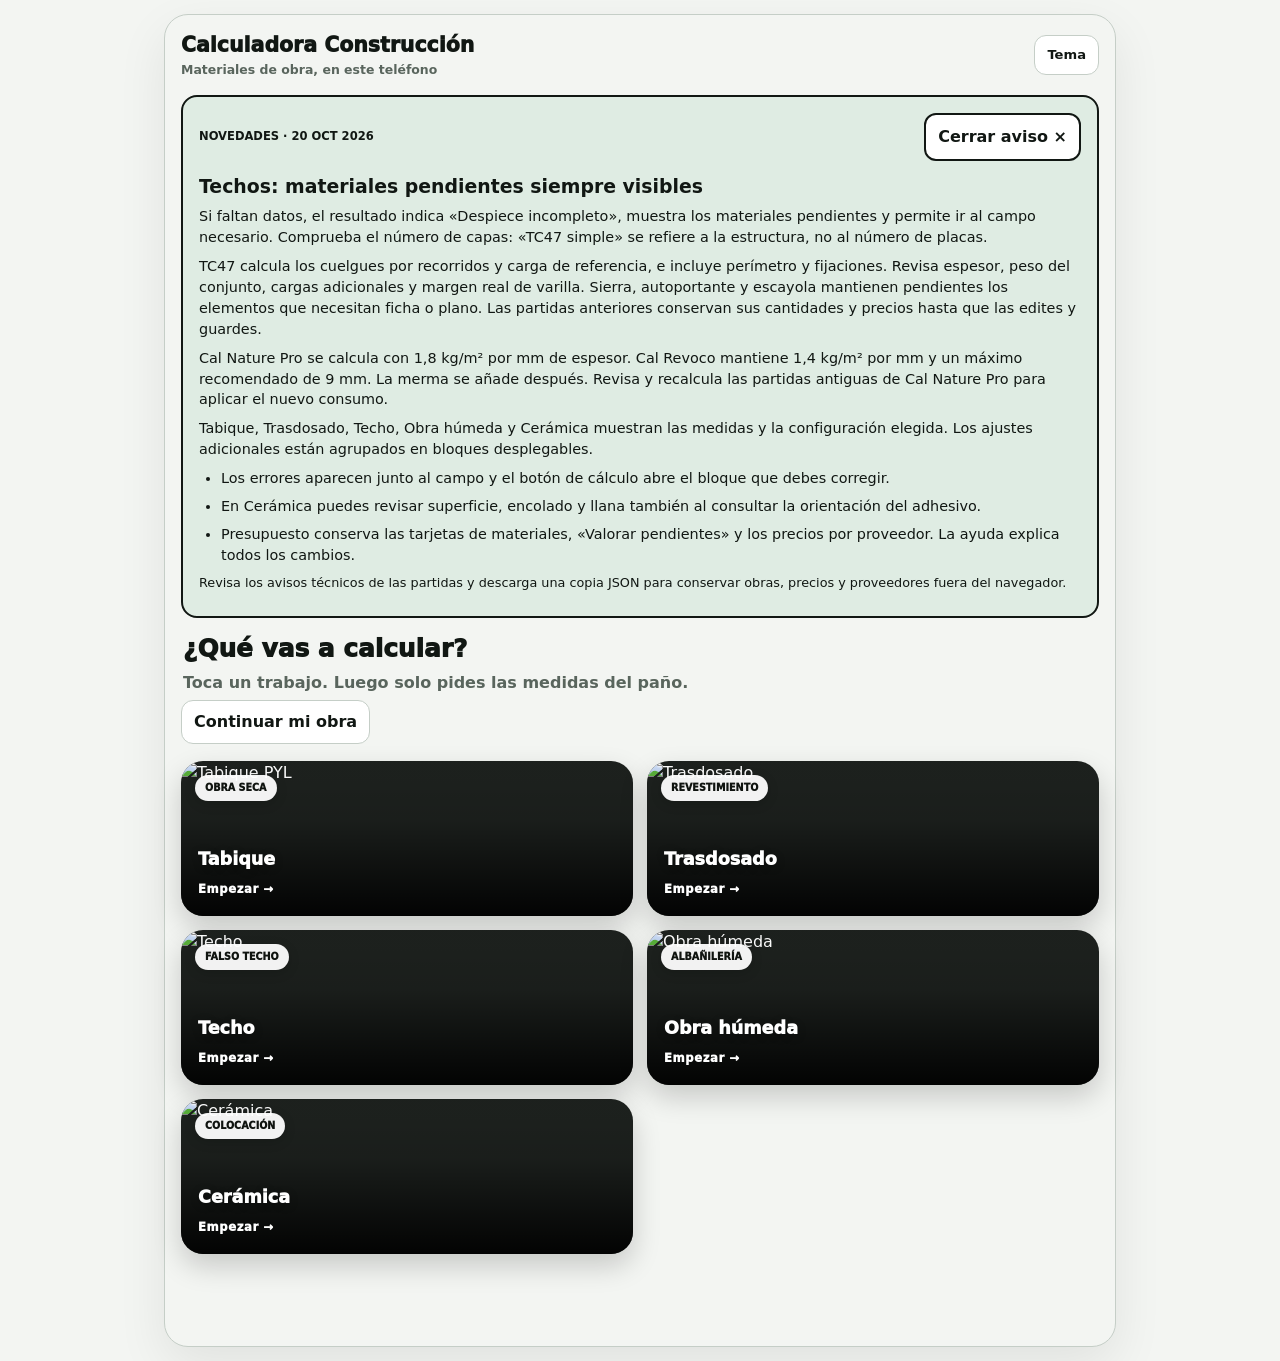
==== ui-a.html @ faedd173 "Muestra los materiales pendientes en los resultados de techo Evita que los elementos sin dimensionar" ====
<!doctype html>
<html lang="es">
<head>
  <meta charset="utf-8">
  <meta name="viewport" content="width=device-width,initial-scale=1,viewport-fit=cover">
  <meta name="theme-color" content="#285940">
  <title>Calculadora Construcción</title>
  <link rel="icon" href="logo.png">
  <link rel="manifest" href="manifest.json">
  <meta name="apple-mobile-web-app-capable" content="yes">
  <meta name="apple-mobile-web-app-title" content="Calculadora Construcción">
  <link rel="stylesheet" href="style.css?v=20261020-techos-visibles">
  <link rel="preconnect" href="https://static.wixstatic.com" crossorigin>
  <link rel="preconnect" href="https://www.gyproclatenplaatsen.be" crossorigin>
  <link rel="preconnect" href="https://images.squarespace-cdn.com" crossorigin>
  <link rel="preconnect" href="https://images.unsplash.com" crossorigin>
</head>
<body data-mode="normal">
<div class="shell"><div class="app">
  <div class="top">
    <div><div class="brand">Calculadora Construcción</div><div class="small">Materiales de obra, en este teléfono</div></div>
    <div class="topActions"><button class="btn lookBtn hidden" id="installApp" type="button">Instalar</button><button class="btn lookBtn" id="look" type="button">Tema</button></div>
  </div>
  <div class="appearance" id="appearance">
    <div class="apTitle">MODO</div>
    <div class="modes">
      <button class="mode" data-mode="normal" aria-pressed="true">Normal</button>
      <button class="mode" data-mode="dark" aria-pressed="false">Oscuro</button>
      <button class="mode" data-mode="contrast" aria-pressed="false">Alto contraste</button>
    </div>
    <div class="apTitle">COLOR</div>
    <div class="palette">
      <button class="color" data-ac="#285940|#dfece3|#fff" aria-pressed="true"><span class="sw" style="background:#285940"></span>Verde</button>
      <button class="color" data-ac="#14669e|#e7f1f8|#fff"><span class="sw" style="background:#14669e"></span>Azul</button>
      <button class="color" data-ac="#a95818|#faeee3|#fff"><span class="sw" style="background:#a95818"></span>Naranja</button>
      <button class="color" data-ac="#789d87|#edf5f0|#15251b"><span class="sw" style="background:#b7d3c1"></span>Salvia</button>
      <button class="color" data-ac="#5e98c5|#edf6fd|#102437"><span class="sw" style="background:#b8dbf5"></span>Cielo</button>
      <button class="color" data-ac="#b98b53|#faf2e8|#2b2117"><span class="sw" style="background:#efd0a9"></span>Arena</button>
    </div>
  </div>
  <section class="screen active" id="home">
    <aside class="updateNotice" id="updateNotice" aria-labelledby="updateNoticeTitle">
      <div class="updateNoticeTop"><span>NOVEDADES · 20 OCT 2026</span><button class="btn" id="closeUpdateNotice" type="button">Cerrar aviso <span aria-hidden="true">×</span></button></div>
      <h2 id="updateNoticeTitle">Techos: materiales pendientes siempre visibles</h2>
      <p>Si faltan datos, el resultado indica «Despiece incompleto», muestra los materiales pendientes y permite ir al campo necesario. Comprueba el número de capas: «TC47 simple» se refiere a la estructura, no al número de placas.</p><p>TC47 calcula los cuelgues por recorridos y carga de referencia, e incluye perímetro y fijaciones. Revisa espesor, peso del conjunto, cargas adicionales y margen real de varilla. Sierra, autoportante y escayola mantienen pendientes los elementos que necesitan ficha o plano. Las partidas anteriores conservan sus cantidades y precios hasta que las edites y guardes.</p><p>Cal Nature Pro se calcula con 1,8 kg/m² por mm de espesor. Cal Revoco mantiene 1,4 kg/m² por mm y un máximo recomendado de 9 mm. La merma se añade después. Revisa y recalcula las partidas antiguas de Cal Nature Pro para aplicar el nuevo consumo.</p>
      <p>Tabique, Trasdosado, Techo, Obra húmeda y Cerámica muestran las medidas y la configuración elegida. Los ajustes adicionales están agrupados en bloques desplegables.</p>
      <ul><li>Los errores aparecen junto al campo y el botón de cálculo abre el bloque que debes corregir.</li><li>En Cerámica puedes revisar superficie, encolado y llana también al consultar la orientación del adhesivo.</li><li>Presupuesto conserva las tarjetas de materiales, «Valorar pendientes» y los precios por proveedor. La ayuda explica todos los cambios.</li></ul>
      <p class="updateNoticeNote">Revisa los avisos técnicos de las partidas y descarga una copia JSON para conservar obras, precios y proveedores fuera del navegador.</p>
    </aside>
    <div class="hero"><h2>¿Qué vas a calcular?</h2><p>Toca un trabajo. Luego solo pides las medidas del paño.</p></div>
    <button class="btn" data-nav="work" type="button">Continuar mi obra</button><div class="tiles">
      <button class="tile" data-open="wall" type="button"><img class="tilePhoto" width="800" height="537" sizes="(max-width:520px) 100vw, 50vw" fetchpriority="high" decoding="async" src="https://static.wixstatic.com/media/420f35_b3381aea7c84499998f30581f62d5cd7~mv2.png/v1/fill/w_800,h_537,al_c,q_75/420f35_b3381aea7c84499998f30581f62d5cd7~mv2.png" alt="Tabique PYL"><span class="tileShade"></span><span class="tileTop">OBRA SECA</span><span class="tileText"><strong>Tabique</strong><small>Estructura metálica y placas de yeso laminado.</small><span class="arrow">Empezar →</span></span></button>
      <button class="tile" data-open="lining" type="button"><img class="tilePhoto" width="800" height="532" sizes="(max-width:520px) 100vw, 50vw" fetchpriority="high" decoding="async" src="https://www.gyproclatenplaatsen.be/sites/89/images/kamerbrede-gipskarton.jpg" alt="Trasdosado"><span class="tileShade"></span><span class="tileTop">REVESTIMIENTO</span><span class="tileText"><strong>Trasdosado</strong><small>Directo, semidirecto o autoportante.</small><span class="arrow">Empezar →</span></span></button>
      <button class="tile" data-open="roof" type="button"><img class="tilePhoto" width="800" height="533" sizes="(max-width:520px) 100vw, 50vw" loading="lazy" decoding="async" src="https://images.squarespace-cdn.com/content/v1/688cd53107e36267f90172f3/1754060088863-WS71FRXOAHONWJFSGGA3/Commercial%2BDrywall%2BSan%20Francisco.webp?format=750w" alt="Techo"><span class="tileShade"></span><span class="tileTop">FALSO TECHO</span><span class="tileText"><strong>Techo</strong><small>Perfilería, suspensión, varillas y placas.</small><span class="arrow">Empezar →</span></span></button>
      <button class="tile" data-open="wet" type="button"><img class="tilePhoto" width="600" height="439" sizes="(max-width:520px) 100vw, 50vw" loading="lazy" decoding="async" src="https://static.wixstatic.com/media/eb1c04_5bc2f9ab534a45d69f719a63cb656a0f~mv2.jpg/v1/fill/w_600,h_439,al_c,lg_1,q_75/eb1c04_5bc2f9ab534a45d69f719a63cb656a0f~mv2.jpg" alt="Obra húmeda"><span class="tileShade"></span><span class="tileTop">ALBAÑILERÍA</span><span class="tileText"><strong>Obra húmeda</strong><small>Ladrillos, bloques, revestimientos y puentes de unión.</small><span class="arrow">Empezar →</span></span></button>
      <button class="tile" data-open="ceramic" type="button"><img class="tilePhoto" width="800" height="533" sizes="(max-width:520px) 100vw, 50vw" loading="lazy" decoding="async" src="https://images.unsplash.com/photo-1581858726788-75bc0f6a952d?auto=format&fit=crop&w=800&q=70" alt="Cerámica"><span class="tileShade"></span><span class="tileTop">COLOCACIÓN</span><span class="tileText"><strong>Cerámica</strong><small>Nivelación y selección orientativa de cemento cola.</small><span class="arrow">Empezar →</span></span></button>
    </div>
  </section>
  <section class="screen" id="wall">
    <div class="backWrap"><button class="back" data-home type="button"><span class="backIcon">←</span><span>Volver</span></button></div>
    <div class="sectionTitle">Tabique</div><p class="lead">Introduce las medidas, elige una configuración y revisa los materiales.</p>
    <div class="mountPreview"><button class="btn mountToggle" type="button" aria-expanded="false" aria-controls="wallSketch" data-mount="wallSketch">Ver montaje · Tabique</button><div class="systemSketch" id="wallSketch" hidden></div></div>
    <div class="famBanner slim"><span class="famName">Tabique PYL</span><span class="famSub">Dos caras · UNE 102043</span></div>
    <form id="wallForm" novalidate>
      <div class="panel easyBlock">
        <div class="easyTitle">1 · Medidas del tabique</div>
        <div class="grid">
          <label>Largo (m)<input id="wL" value="4" inputmode="decimal" enterkeyhint="next" aria-describedby="wallMeasureHelp wLError"><span id="wLError" class="fieldError" hidden></span></label>
          <label>Alto (m)<input id="wH" value="2.5" inputmode="decimal" enterkeyhint="done" aria-describedby="wallMeasureHelp wHError"><span id="wHError" class="fieldError" hidden></span></label>
        </div>
        <p id="wallMeasureHelp" class="small">Medidas en metros. Puedes escribir 2,60 o 2.60.</p>
        <p id="wallMeasureSummary" class="measureSummary"></p>
      </div>
      <div class="panel easyBlock">
        <div class="easyTitle">2 · Configuración</div>
        <div class="presetBar" aria-label="Plantillas de tabique"><button type="button" class="preset" data-wall-preset="vivienda" aria-pressed="false">Estándar 1+1</button><button type="button" class="preset" data-wall-preset="bano" aria-pressed="false">Hidrófuga 1+1 · 400 mm</button><button type="button" class="preset" data-wall-preset="doble" aria-pressed="false">Doble placa 2+2</button></div>
        <p class="small">1+1 significa una placa en cada cara. Las plantillas no acreditan prestaciones del sistema.</p>
        <div class="configurationSummary"><b>Configuración elegida</b><p id="wallSystemSummary"></p></div>
        <details class="progressiveBox" id="wallSystemOptions"><summary>Modificar placas, estructura y aislamiento</summary>
        <div class="grid">
          <label>Placas cara 1<select id="wA"><option value="1" selected>1 placa</option><option value="2">2 placas</option></select></label>
          <label>Placas cara 2<select id="wB"><option value="1">1 placa</option><option value="2">2 placas</option></select></label>
          <label>Montante<select id="wP"><option value="48">M48</option><option value="70" selected>M70</option><option value="90">M90</option></select></label>
          <label>Separación entre montantes<select id="wS"><option value=".4">400 mm</option><option value=".6" selected>600 mm</option></select></label>
          <label>Espesor placa<select id="wBoardThick"><option value="12.5">12,5 mm</option><option value="15" selected>15 mm</option><option value="18">18 mm</option></select></label>
          <label>Lana mineral<select id="wWool"><option value="1" selected>Sí</option><option value="0">No</option></select></label>
          <label>Lámina acústica entre placas<select id="wMembrane" aria-describedby="wMembraneHint"><option value="none">Sin lámina</option><option value="1">Cara 1</option><option value="2">Cara 2</option><option value="both">Ambas caras</option></select></label>
          <label id="wMembraneWasteWrap" class="hidden">Merma de lámina (%)<input id="wMembraneWaste" value="0" inputmode="decimal" aria-describedby="wMembraneHint wMembraneWasteError"><span id="wMembraneWasteError" class="fieldError" hidden></span></label>
          <label>Tipo de placa<select id="wBoardType"><option value="normal" selected>Estándar BA</option><option value="hidro">Hidrófuga H</option><option value="rf">RF / F</option><option value="dura">Alta dureza I</option></select></label>
        </div>
        <div class="info" id="wMembraneHint" aria-live="polite">Selecciona dos placas en una cara para colocar lámina entre ellas.</div>
        </details>
      </div>
      <details class="moreBox" id="wallOpeningsOptions">
        <summary>Huecos y aristas <span id="wallOpeningsSummary" class="summaryValue"></span></summary>
        <div class="grid">
          <label>Número de puertas<input id="wDoors" value="0" inputmode="numeric" aria-describedby="wWoolHint wDoorsError"><span id="wDoorsError" class="fieldError" hidden></span></label>
          <label>Número de ventanas<input id="wWins" value="0" inputmode="numeric" aria-describedby="wWoolHint wWinsError"><span id="wWinsError" class="fieldError" hidden></span></label>
          <label>Aristas expuestas para guardavivos (m)<input id="wEdges" value="0" inputmode="decimal" aria-describedby="wEdgesError"><small>Mide únicamente las aristas que necesitan protección.</small><span id="wEdgesError" class="fieldError" hidden></span></label>
        </div>
        <div class="info" id="wWoolHint">Puerta tipo 0,80 × 2,10. Ventana 1,20 × 1,20. Restan placa y lana, no la estructura.</div>
        <p id="wallOpeningsError" class="fieldError" hidden></p>
      </details>
      <details class="moreBox" id="wallLaborOptions"><summary>Mano de obra <span id="wallLaborSummary" class="summaryValue"></span></summary><label>Precio de montaje (€/m² sin IVA)<input id="wLabor" value="0" inputmode="decimal" placeholder="Tu precio" aria-describedby="wLaborHelp wLaborError"><small id="wLaborHelp">Se aplica a la superficie neta del tabique. Con 0 no se añade mano de obra.</small><span id="wLaborError" class="fieldError" hidden></span></label></details>
      <p id="wallHeightNotice" class="info" role="status"></p>
      <div class="formActionBar"><button class="calc" type="submit">Ver materiales del tabique</button></div>
    </form><div class="result" id="wallResult"></div>
  </section>
  <section class="screen" id="lining">
    <div class="backWrap"><button class="back" data-home type="button"><span class="backIcon">←</span><span>Volver</span></button></div>
    <div class="sectionTitle">Trasdosado</div><p class="lead">Elige cómo va fijado. Luego largo y alto.</p>
    <div class="mountPreview"><button class="btn mountToggle" type="button" aria-expanded="false" aria-controls="liningSketch" data-mount="liningSketch">Ver montaje · Trasdosado</button><div class="systemSketch" id="liningSketch" hidden></div></div>
    <div class="famBanner slim" id="liningFamNow"><span class="famName">Trasdosado autoportante</span><span class="famSub">Canal + montante · cámara para lana</span></div>
    <div class="sysFamBar" id="liningFamBar" role="tablist">
      <button type="button" class="sysFam" data-lining-type="direct" aria-pressed="false">Directo</button>
      <button type="button" class="sysFam" data-lining-type="semi" aria-pressed="false">Semidirecto</button>
      <button type="button" class="sysFam active" data-lining-type="auto" aria-pressed="true">Autoportante</button>
    </div>
    
    <form id="liningForm" class="progressiveForm" novalidate><label class="hidden">Sistema<select id="lType"><option value="direct">Directo</option><option value="semi">Semidirecto</option><option value="auto" selected>Autoportante</option></select></label><div class="panel easyBlock"><div class="easyTitle">1 · Medidas</div><div class="grid"><label>Largo (m)<input id="lL" value="4" inputmode="decimal" aria-describedby="lLError" enterkeyhint="next"><span class="fieldError" id="lLError" hidden></span></label><label>Alto (m)<input id="lH" value="2.5" inputmode="decimal" aria-describedby="lHError" enterkeyhint="next"><span class="fieldError" id="lHError" hidden></span></label></div><p class="small">Metros, con coma o punto decimal.</p><p id="liningMeasureSummary" class="measureSummary"></p></div><div class="panel easyBlock"><div class="easyTitle">2 · Configuración</div><div class="configurationSummary"><b>Configuración elegida</b><p id="liningSystemSummary"></p></div><label id="lPasteRateWrap" class="hidden">Pasta de agarre (kg/m²)<input id="lPasteRate" value="5" inputmode="decimal" aria-describedby="lPasteRateError" enterkeyhint="next"><span class="fieldError" id="lPasteRateError" hidden></span><small>Referencia aproximada: 5 kg/m². Ajustar según producto y soporte.</small></label><details class="moreBox" id="liningSystemOptions"><summary>Modificar placas, estructura y aislamiento</summary><div class="grid"><label id="lLayersWrap">Placas<select id="lLayers"><option value="1">1 placa</option><option value="2" selected>2 placas</option></select></label><label id="lSpacingWrap">Separación<select id="lS"><option value=".4">400 mm</option><option value=".6" selected>600 mm</option></select></label><label id="lProfileWrap">Perfil<select id="lP"><option value="48">48 mm</option><option value="70" selected>70 mm</option><option value="90">90 mm</option></select></label><label>Espesor placa<select id="lBoardThick"><option value="12.5">12,5 mm</option><option value="15" selected>15 mm</option><option value="18">18 mm</option></select></label><label>Tipo de placa<select id="lBoardType"><option value="normal" selected>Estándar BA</option><option value="hidro">Hidrófuga H</option><option value="rf">RF / F</option><option value="dura">Alta dureza I</option></select></label><label id="lWoolWrap">Lana mineral<select id="lWool"><option value="1" selected>Sí</option><option value="0">No</option></select></label><label>Lámina acústica entre placas<select id="lMembrane" aria-describedby="lMembraneHint"><option value="0">Sin lámina</option><option value="1">Con lámina</option></select></label><label id="lMembraneWasteWrap" class="hidden">Merma de lámina (%)<input id="lMembraneWaste" value="0" inputmode="decimal" aria-describedby="lMembraneHint lMembraneWasteError" enterkeyhint="next"><span class="fieldError" id="lMembraneWasteError" hidden></span></label></div><div class="info" id="lMembraneHint" aria-live="polite">Disponible con doble placa PYL.</div></details></div><details class="moreBox" id="liningOpeningsOptions"><summary>Huecos, aristas y merma <span id="liningOpeningsSummary" class="summaryValue"></span></summary><div class="grid"><label>Puertas<input id="lDoors" value="0" inputmode="numeric" aria-describedby="lDoorsError" enterkeyhint="next"><span class="fieldError" id="lDoorsError" hidden></span></label><label>Ventanas<input id="lWins" value="0" inputmode="numeric" aria-describedby="lWinsError" enterkeyhint="next"><span class="fieldError" id="lWinsError" hidden></span></label><label>Aristas expuestas para guardavivos (m)<input id="lEdges" value="0" inputmode="decimal" aria-describedby="lEdgesError" enterkeyhint="next"><span class="fieldError" id="lEdgesError" hidden></span><small>Mide únicamente las aristas que necesitan protección.</small></label><label>Merma placas / pasta<select id="lWaste"><option value="0">0 %</option><option value="5">5 %</option><option value="8" selected>8 %</option><option value="10">10 %</option><option value="12">12 %</option><option value="15">15 %</option></select></label></div><p id="lWoolHint" class="small">Puerta tipo 0,80 × 2,10 m y ventana 1,20 × 1,20 m. Descuentan placa y acabado; comprueba sus medidas reales.</p></details><details class="moreBox" id="liningLaborOptions"><summary>Mano de obra <span id="liningLaborSummary" class="summaryValue"></span></summary><label>Mano de obra (€/m²)<input id="lLabor" value="0" inputmode="decimal" placeholder="Tu precio" aria-describedby="lLaborError" enterkeyhint="next"><span class="fieldError" id="lLaborError" hidden></span></label></details><p id="liningTechnicalNotice" class="info" role="status"></p><div class="formActionBar"><button class="calc" type="submit">Ver materiales del trasdosado</button></div></form><div class="result" id="liningResult"></div>
  </section>
---- style.css ----
:root{--bg:#f3f5f2;--card:#fff;--soft:#edf1ee;--text:#111713;--muted:#59655d;--line:#c5cec7;--accent:#285940;--accent2:#183d2a;--accentSoft:#dfece3;--on:#fff}
.updateNotice{margin-top:16px;padding:16px;border:2px solid var(--text);border-radius:16px;background:var(--accentSoft);color:var(--text)}
.updateNotice[hidden]{display:none}
.updateNoticeTop{display:flex;align-items:center;justify-content:space-between;gap:10px;flex-wrap:wrap}
.updateNoticeTop>span{font-size:.72rem;font-weight:900}
.updateNoticeTop .btn{min-height:48px;flex-shrink:0;border:2px solid var(--text)}
.updateNoticeTop .btn:focus-visible{outline:3px solid var(--text);outline-offset:3px}
.updateNotice h2{font-size:1.18rem;line-height:1.25;margin:14px 0 8px}
.updateNotice p,.updateNotice ul{font-size:.9rem;margin:8px 0}
.updateNotice ul{padding-left:22px}.updateNotice li{margin:7px 0}
.updateNotice .updateNoticeNote{font-size:.8rem}
@media print{.updateNotice{display:none}}
*{box-sizing:border-box}
body{margin:0;background:var(--bg);color:var(--text);font:16px/1.45 system-ui,-apple-system,Segoe UI,Roboto,Arial,sans-serif}
body[data-mode="dark"]{--bg:#111512;--card:#1f2521;--soft:#2a302c;--text:#f7f8f7;--muted:#d0d6d2;--line:#606a63;--accentSoft:#26392e}
body[data-mode="contrast"]{--bg:#000;--card:#000;--soft:#111;--text:#fff;--muted:#fff;--line:#fff;--accent:#ffe600;--accent2:#ffe600;--accentSoft:#111;--on:#000}
button,input,select{font:inherit}button{cursor:pointer}
.shell{max-width:980px;margin:0 auto;padding:14px}
.app{background:var(--bg);border:1px solid var(--line);border-radius:24px;padding:16px;box-shadow:0 18px 50px rgba(0,0,0,.08)}
.top{display:flex;justify-content:space-between;align-items:center;gap:12px}.brand{font-size:1.28rem;font-weight:950}.small{font-size:.78rem;color:var(--muted);font-weight:650}
.btn{min-height:44px;border:1.5px solid var(--line);border-radius:12px;background:var(--card);color:var(--text);padding:9px 12px;font-weight:850}
.appearance{display:none;margin-top:10px;background:var(--card);border:1.5px solid var(--line);border-radius:16px;padding:12px}.appearance.open{display:block}
.apTitle{font-size:.68rem;font-weight:950;letter-spacing:.08em;color:var(--muted);margin:12px 0 8px}.modes,.palette{display:grid;grid-template-columns:repeat(3,minmax(0,1fr));gap:7px}
.mode,.color{min-height:44px;border:1.5px solid var(--line);border-radius:11px;background:var(--soft);color:var(--text);font-weight:900}.mode[aria-pressed="true"],.color[aria-pressed="true"]{border-color:var(--accent);background:var(--accentSoft);color:var(--accent)}
.color{display:flex;align-items:center;gap:6px;padding:7px;text-align:left;font-size:.7rem;background:var(--card)}.sw{width:20px;height:20px;border-radius:6px;border:1px solid rgba(0,0,0,.15);flex:none}
.screen{display:none}.screen.active{display:block}.hero{padding:25px 2px 7px}.hero h2{margin:0;font-size:1.72rem;line-height:1.04;font-weight:950}.hero p{margin:.55rem 0 0;color:var(--muted);font-weight:600}
.tiles{display:grid;grid-template-columns:repeat(2,minmax(0,1fr));gap:14px;margin-top:17px}
.tile{height:285px;border:0;border-radius:22px;overflow:hidden;position:relative;padding:0;text-align:left;color:#fff;background:#1d211e;box-shadow:0 12px 28px rgba(0,0,0,.18)}
.tile:focus-visible{outline:4px solid var(--accent);outline-offset:3px}.tilePhoto{position:absolute;inset:0;width:100%;height:100%;object-fit:cover;display:block}
.tileShade{position:absolute;inset:0;background:linear-gradient(180deg,rgba(0,0,0,.02) 10%,rgba(0,0,0,.10) 38%,rgba(0,0,0,.9) 100%)}.tileTop{position:absolute;top:14px;left:14px;background:rgba(255,255,255,.94);color:#101410;border-radius:999px;padding:6px 10px;font-size:.67rem;font-weight:950;box-shadow:0 3px 12px rgba(0,0,0,.16)}
.tileText{position:absolute;left:17px;right:17px;bottom:17px;z-index:2}.tileText strong{display:block;font-size:1.42rem;line-height:1;font-weight:950;text-shadow:0 2px 8px rgba(0,0,0,.3)}.tileText small{display:block;margin-top:7px;font-size:.78rem;line-height:1.38;color:#f8faf8;font-weight:650}.arrow{display:inline-flex;align-items:center;gap:7px;margin-top:12px;font-size:.73rem;font-weight:950;letter-spacing:.05em}
.backWrap{margin:12px 0 17px}.back{display:inline-flex;align-items:center;gap:10px;min-height:50px;border:2px solid var(--accent);border-radius:14px;background:var(--accentSoft);color:var(--accent);padding:9px 15px;font-weight:950;box-shadow:0 5px 14px rgba(0,0,0,.08)}.backIcon{display:grid;place-items:center;width:30px;height:30px;border-radius:9px;background:var(--accent);color:var(--on);font-size:1.16rem}
.sectionTitle{font-size:1.45rem;font-weight:950}.lead{margin:0 0 11px;color:var(--muted);font-size:.84rem;font-weight:600}
.panel{background:var(--card);border:1.5px solid var(--line);border-radius:17px;padding:13px;margin-top:10px}.grid{display:grid;grid-template-columns:repeat(2,minmax(0,1fr));gap:9px}
label{display:block;font-size:.77rem;font-weight:900}input,select{width:100%;min-height:47px;margin-top:5px;padding:9px 10px;border:1.5px solid var(--line);border-radius:11px;background:var(--soft);color:var(--text);font-weight:700}
.calc{width:100%;min-height:51px;margin-top:12px;border:0;border-radius:12px;background:linear-gradient(135deg,var(--accent),var(--accent2));color:var(--on);font-weight:950;box-shadow:0 7px 17px rgba(0,0,0,.13)}
.result{margin-top:14px;background:var(--card);border:2px solid var(--accent);border-radius:18px;overflow:hidden}.resultHead{padding:14px;background:var(--accentSoft);border-bottom:1px solid var(--accent)}.eyebrow{font-size:.67rem;font-weight:950;letter-spacing:.09em;color:var(--accent)}.resultTitle{font-size:1.16rem;font-weight:950;margin-top:3px}.resultMeta{font-size:.75rem;color:var(--muted);font-weight:700;margin-top:4px}.groupHead{padding:9px 12px;background:var(--soft);font-size:.68rem;font-weight:950;letter-spacing:.07em;color:var(--accent)}
.row{display:grid;grid-template-columns:minmax(0,1.45fr) minmax(90px,.55fr);gap:8px;padding:11px 12px;border-top:1px solid var(--line)}.rowName{font-size:.83rem;font-weight:900}.rowVal{text-align:right;font-size:.94rem;font-weight:950;color:var(--accent)}.rowDetail{grid-column:1/-1;color:var(--muted);font-size:.71rem;line-height:1.45;margin-top:-3px;font-weight:650}.actions{display:flex;gap:8px;padding:12px}.actions .btn{flex:1}
.catgrid{display:grid;grid-template-columns:repeat(2,minmax(0,1fr));gap:7px}.cat{min-height:48px;border:1.5px solid var(--line);border-radius:11px;background:var(--card);color:var(--text);font-weight:900}.cat.active{background:var(--accentSoft);border-color:var(--accent);color:var(--accent)}
.productCard{display:grid;grid-template-columns:150px 1fr;gap:14px;margin-top:12px;background:linear-gradient(145deg,var(--card),var(--soft));border:1.5px solid var(--line);border-radius:18px;padding:12px;align-items:center}.productImgWrap{height:145px;border-radius:14px;background:#fff;display:flex;align-items:center;justify-content:center;overflow:hidden;border:1px solid #e6e6e6;position:relative}.productImg{width:100%;height:100%;object-fit:contain;padding:8px}.sourceTag{position:absolute;left:7px;bottom:7px;border-radius:999px;background:rgba(0,0,0,.76);color:#fff;padding:4px 7px;font-size:.58rem;font-weight:900}
.productName{font-size:1rem;font-weight:950;line-height:1.2}.productSpec{margin-top:6px;color:var(--muted);font-size:.73rem;line-height:1.45;font-weight:650}.chips{display:flex;gap:5px;flex-wrap:wrap;margin-top:7px}.chip{padding:5px 7px;border-radius:999px;background:var(--accentSoft);color:var(--accent);font-size:.65rem;font-weight:900}.sourceLink{display:inline-block;margin-top:8px;color:var(--accent);font-size:.72rem;font-weight:950;text-decoration:none}
.info{margin-top:10px;padding:10px;border-left:4px solid var(--accent);border-radius:8px;background:var(--soft);font-size:.73rem;color:var(--muted);line-height:1.45}.nav{position:fixed;left:50%;bottom:max(8px,env(safe-area-inset-bottom));transform:translateX(-50%);width:min(calc(100% - 16px),760px);display:grid;grid-template-columns:repeat(4,minmax(0,1fr));gap:6px;margin:0;padding:7px;border:1.5px solid var(--line);border-radius:18px;background:color-mix(in srgb,var(--card) 94%,transparent);box-shadow:0 10px 28px rgba(0,0,0,.18);backdrop-filter:blur(12px);z-index:80}.nav button{position:relative;display:flex;flex-direction:column;align-items:center;justify-content:center;gap:3px;min-height:56px;border:0;border-radius:12px;background:transparent;color:var(--muted);font-size:.67rem;font-weight:850;letter-spacing:.01em;touch-action:manipulation}.nav button::before{content:'';position:absolute;top:2px;width:22px;height:3px;border-radius:99px;background:transparent}.nav button.active{background:var(--accentSoft);color:var(--accent);font-weight:950}.nav button.active::before{background:var(--accent)}.navIco{width:22px;height:22px;display:grid;place-items:center}.navIco svg{width:22px;height:22px;fill:none;stroke:currentColor;stroke-width:2;stroke-linecap:round;stroke-linejoin:round}.app{padding-bottom:92px}.empty{text-align:center;padding:20px;color:var(--muted)}.workItem{padding:11px 0;border-bottom:1px solid var(--line)}.listLine{display:flex;justify-content:space-between;gap:10px;padding:9px 0;border-bottom:1px solid var(--line);font-size:.79rem}
.sysPanel{margin:8px 0 12px;padding:12px;border:2px solid var(--accent);border-radius:18px;background:var(--card);box-shadow:0 8px 22px rgba(0,0,0,.06)}
.sysPanelHead{display:flex;align-items:center;gap:10px;margin-bottom:10px}
.sysStep{width:28px;height:28px;border-radius:9px;display:grid;place-items:center;background:var(--accent);color:var(--on);font-size:.82rem;font-weight:950;flex:none}
.sysPanelTitle{font-size:.92rem;font-weight:950;line-height:1.1}
.sysPanelHint{font-size:.7rem;color:var(--muted);font-weight:650;margin-top:2px}
.sysFamBar{display:grid;grid-template-columns:repeat(3,minmax(0,1fr));gap:6px;margin:0 0 10px}
.sysFam{min-height:48px;border:1.5px solid var(--line);border-radius:12px;background:var(--soft);color:var(--text);font-size:.82rem;font-weight:950;letter-spacing:.02em}
.sysFam.active{border-color:var(--accent);background:var(--accent);color:var(--on);box-shadow:0 6px 14px rgba(0,0,0,.12)}
.famBanner{display:flex;flex-wrap:wrap;align-items:baseline;gap:6px 10px;margin:0 0 10px;padding:11px 12px;border-radius:14px;background:var(--accent);color:var(--on)}
.famName{font-size:1.05rem;font-weight:950;letter-spacing:.01em}
.famSub{font-size:.72rem;font-weight:700;opacity:.88}
.sysgrid{display:grid;grid-template-columns:repeat(2,minmax(0,1fr));gap:8px;margin:0}
.sysBtn{display:flex;flex-direction:column;align-items:flex-start;gap:4px;min-height:118px;padding:10px 11px;border:1.5px solid var(--line);border-radius:14px;background:var(--soft);color:var(--text);text-align:left}
.sysIco{display:block;width:100%;height:38px;color:var(--accent);margin-bottom:2px}
.sysIco svg{width:100%;height:100%;display:block}
.sysBtn strong{font-size:.92rem;font-weight:950;line-height:1.1}
.sysBtn small{font-size:.68rem;color:var(--muted);font-weight:650;line-height:1.25}
.sysTag{display:inline-block;padding:2px 7px;border-radius:999px;background:var(--card);color:var(--muted);font-size:.58rem;font-weight:950;letter-spacing:.04em;text-transform:uppercase}
.sysBtn.active{border-color:var(--accent);background:var(--accentSoft);color:var(--accent);box-shadow:0 0 0 2px var(--accentSoft)}
.sysBtn.active .sysTag{background:var(--accent);color:var(--on)}
.sysBtn.active small{color:var(--accent)}
.sysNow{display:flex;flex-wrap:wrap;align-items:baseline;gap:6px 10px;margin:0 0 10px;padding:10px 12px;border-radius:12px;background:var(--accentSoft);color:var(--accent)}
.sysNowFam{display:inline-block;padding:3px 8px;border-radius:999px;background:var(--accent);color:var(--on);font-size:.72rem;font-weight:950;letter-spacing:.04em;text-transform:uppercase}
.sysNow strong{font-size:.95rem;font-weight:950}
.sysNow span:last-child{font-size:.72rem;font-weight:700;opacity:.85}
.budgetLine{display:grid;grid-template-columns:minmax(0,1.3fr) 64px 72px 70px;gap:6px;align-items:center;padding:8px 0;border-bottom:1px solid var(--line);font-size:.76rem}
.budgetLine input{min-height:47px;margin-top:0;padding:6px 7px;font-size:.78rem}
.budgetHead{display:grid;grid-template-columns:minmax(0,1.3fr) 64px 72px 70px;gap:6px;font-size:.65rem;font-weight:950;letter-spacing:.04em;color:var(--muted);padding-bottom:6px}
.budgetTot{display:flex;justify-content:space-between;gap:10px;padding:7px 0;font-weight:950}
.budgetTot.grand{font-size:1.05rem;color:var(--accent);border-top:2px solid var(--accent);margin-top:6px;padding-top:10px}
.disclaimer{margin-top:10px;font-size:.68rem;color:var(--muted);line-height:1.4;font-weight:650}
.legalBox{margin:12px 0 14px;padding:12px 14px;border:1.5px solid var(--accent,#285940);border-radius:14px;background:var(--accentSoft,#dfece3);color:var(--text,#15251b);font-size:.78rem;line-height:1.45;font-weight:700}
.legalBox b{display:block;letter-spacing:.07em;font-size:.68rem;margin-bottom:6px}
.helpSteps{display:flex;flex-direction:column;gap:8px;margin:4px 0 12px}
.helpStep{display:flex;gap:10px;align-items:flex-start;padding:10px 12px;border:1.5px solid var(--line);border-radius:14px;background:var(--card)}
.helpStep span{flex:none;width:28px;height:28px;border-radius:9px;display:grid;place-items:center;background:var(--accent);color:var(--on);font-size:.82rem;font-weight:950}
.helpStep b{display:block;font-size:.86rem;font-weight:950}
.helpStep small{display:block;margin-top:2px;color:var(--muted);font-size:.72rem;font-weight:650;line-height:1.4}
.helpAcc{margin-top:8px;border:1.5px solid var(--line);border-radius:14px;background:var(--card);overflow:hidden}
.helpAcc summary{list-style:none;cursor:pointer;padding:12px 14px;font-size:.9rem;font-weight:950}
.helpAcc summary::-webkit-details-marker{display:none}
.helpAcc summary::after{content:'+';float:right;color:var(--accent);font-weight:950}
.helpAcc[open] summary::after{content:'\2013'}
.helpBody{padding:0 14px 14px;font-size:.78rem;line-height:1.45;font-weight:650;color:var(--text)}
.helpBody p{margin:0 0 8px}
.helpBody ul{margin:0 0 10px;padding-left:18px}
.helpBody li{margin:0 0 6px}
.helpBody .btn{margin:0 6px 6px 0;min-height:40px}
.helpTable{display:flex;flex-direction:column;gap:0;border:1px solid var(--line);border-radius:12px;overflow:hidden;margin:0 0 8px}
.helpTable div{display:flex;justify-content:space-between;gap:10px;padding:8px 10px;border-top:1px solid var(--line);font-size:.74rem;font-weight:800}
.helpTable div:first-child{border-top:0}
.helpTable span:last-child{color:var(--accent);text-align:right;font-weight:950}
.helpFoot{margin:8px 0 0;color:var(--muted);font-size:.72rem;font-weight:700}
.lookBtn{min-height:40px;padding:8px 12px;font-size:.82rem}
.famBanner.slim{padding:8px 12px;margin:0 0 8px}
.famBanner.slim .famName{font-size:.95rem}
.easyBlock{padding-top:12px}
.easyTitle{font-size:.72rem;font-weight:950;letter-spacing:.06em;text-transform:uppercase;color:var(--accent);margin:0 0 8px}
.moreBox{margin-top:10px;border:1.5px dashed var(--line);border-radius:14px;background:var(--card);padding:0 12px 12px}
.moreBox summary{cursor:pointer;padding:12px 2px;font-size:.84rem;font-weight:950;color:var(--accent);list-style:none}
.moreBox summary::-webkit-details-marker{display:none}
.moreBox summary::after{content:' +';font-weight:950}
.moreBox[open] summary::after{content:' \2013'}
.moreBox .grid{margin-top:2px}
.moreBox .info{margin-top:10px}
.sysBtn{min-height:92px}
.tile{height:248px}
.calc{letter-spacing:.01em;text-transform:none}
.back{min-height:44px;padding:8px 12px}
.hero{padding:18px 2px 6px}
.hero h2{font-size:1.55rem}
input,select{background:var(--card)}
.storebar{padding:8px 10px;margin-top:8px}
@media print{body{background:#fff;color:#000}.top,#look,.storebar,.appearance,.nav,.backWrap,.calc,.actions,.app{box-shadow:none;border:0}}
.hidden{display:none!important}
@media(max-width:520px){.shell{padding:0}.app{border-radius:0;min-height:100vh}.tiles,.grid{grid-template-columns:1fr}.tile{height:210px}.palette{grid-template-columns:repeat(2,minmax(0,1fr))}.modes{grid-template-columns:1fr}.productCard{grid-template-columns:110px 1fr}.productImgWrap{height:112px}.back{width:auto;justify-content:flex-start}.sysFam{font-size:.68rem;padding:6px 4px}.sysBtn{min-height:88px}}
textarea{width:100%;min-height:84px;margin-top:5px;padding:9px 10px;border:1.5px solid var(--line);border-radius:11px;background:var(--soft);color:var(--text);font-weight:700;resize:vertical}
.quoteHead{display:flex;justify-content:space-between;gap:12px;align-items:flex-start;margin-bottom:10px}
.quoteBrand{font-size:1.05rem;font-weight:950;line-height:1.2}
.quoteMeta{font-size:.72rem;color:var(--muted);font-weight:700;line-height:1.45;text-align:right}
.savedJob{display:flex;justify-content:space-between;gap:8px;align-items:center;padding:10px 0;border-bottom:1px solid var(--line)}
.savedJob b{font-size:.82rem}
.money,.budgetAmt{text-align:right;font-variant-numeric:tabular-nums;font-weight:950}
.budgetLine input.price{text-align:right}
@media print{
  body{background:#fff;color:#000}
  .top,#look,.storebar,.appearance,.nav,.backWrap,.calc,.actions,.passToggle,.disclaimer{display:none!important}
  .app{box-shadow:none;border:0;padding:0}
  .shell{max-width:none;padding:0}
  .budgetLine input{border:0;background:transparent;padding:0}
}

/* Selectores nativos: evitar bloqueos de interacción en Chrome/WebView Android */
label{position:relative}
select{position:relative;z-index:2;pointer-events:auto;touch-action:manipulation;-webkit-appearance:menulist;appearance:auto}

/* Techo: controles táctiles nativos y tarjetas siempre clicables */
.sysFam,.sysBtn{pointer-events:auto;touch-action:manipulation;position:relative;z-index:2}

/* Mejoras UX: plantillas, resultado rápido, confianza y zonas */
.topActions{display:flex;gap:7px;align-items:center}
.presetBar{display:flex;gap:7px;flex-wrap:wrap;margin:0 0 10px}
.preset{min-height:40px;border:1.5px solid var(--line);border-radius:999px;background:var(--soft);color:var(--text);padding:7px 11px;font-weight:900;font-size:.72rem}
.preset:active{transform:translateY(1px)}
.quickResult{padding:8px 12px;background:var(--card)}
.quickLine{display:flex;justify-content:space-between;gap:12px;padding:8px 0;border-bottom:1px solid var(--line);font-size:.82rem}
.quickLine:last-child{border-bottom:0}
.quickLine span{min-width:0;font-weight:800}
.quickLine strong{text-align:right;color:var(--accent);font-weight:950}
.quickPending{padding:8px 0;border-bottom:1px solid var(--line)}
.quickPending:last-child{border-bottom:0}
.quickPending .quickLine{padding-top:0;border-bottom:0}
.quickPending p{margin:0;font-size:.82rem;line-height:1.5;overflow-wrap:anywhere}
.roofCompletion{padding:16px;background:var(--soft);border-bottom:1px solid var(--line)}
.roofCompletion p{margin:8px 0;line-height:1.5;overflow-wrap:anywhere}
.roofCompletion .btn{display:block;width:100%;min-height:48px;margin-top:10px;white-space:normal}
.techDetails{border-top:1px solid var(--line)}
.techDetails summary{cursor:pointer;list-style:none;padding:11px 12px;background:var(--soft);color:var(--accent);font-size:.76rem;font-weight:950}
.techDetails summary::-webkit-details-marker{display:none}
.techDetails summary::after{content:' +';float:right}
.techDetails[open] summary::after{content:' –'}
.trust{display:inline-block;margin-left:5px;padding:2px 6px;border-radius:999px;font-size:.52rem;letter-spacing:.04em;vertical-align:1px}
.trust.verified{background:#e8f5ec;color:#23623a}
.trust.estimate{background:#fff5d8;color:#7a5900}
.trust.review{background:#fde8e7;color:#9d241e}
.workZoneWrap{padding:10px 12px 0;border-top:1px solid var(--line)}
.workZoneWrap input{min-height:42px}
.priceImport{margin-top:10px;padding-top:10px;border-top:1px solid var(--line)}
.priceImport input[type=file]{min-height:44px;padding:8px;background:var(--card)}
@media(max-width:520px){.quickLine{font-size:.78rem}.topActions{gap:5px}.preset{flex:1 1 auto}}

/* Ejemplos gráficos dinámicos de sistemas */
.systemSketch{margin:10px 0 12px;border:1.5px solid var(--line);border-radius:15px;background:linear-gradient(145deg,var(--card),var(--soft));overflow:hidden}
.sketchHead{display:flex;align-items:center;justify-content:space-between;gap:10px;padding:10px 12px;border-bottom:1px solid var(--line)}
.sketchHead strong{display:block;font-size:.84rem;font-weight:950}
.sketchHead span:not(.sketchBadge){display:block;margin-top:2px;color:var(--muted);font-size:.68rem;font-weight:700}
.sketchBadge{flex:none;padding:4px 7px;border-radius:999px;background:var(--accentSoft);color:var(--accent);font-size:.56rem;font-weight:950;letter-spacing:.06em}
.sketchCanvas{padding:5px 10px 1px}
.sketchCanvas svg{display:block;width:100%;height:auto;max-height:180px;color:var(--text)}
.sketchCanvas text{fill:var(--muted);font:700 10px system-ui,sans-serif}
.skBoard{fill:#f4f1e8;stroke:#8f897b;stroke-width:2}.skBoard2{fill:#e8e1d4;stroke:#8f897b;stroke-width:2}
.skSupport{fill:#c9b29a;stroke:#846b52;stroke-width:2}.skMetal{fill:#d9e0e4;stroke:#62727b;stroke-width:2}
.skWool{fill:var(--accentSoft);stroke:var(--accent);stroke-width:1.5;stroke-dasharray:5 4}.skWoolLine{fill:none;stroke:var(--accent);stroke-width:2;opacity:.65}
.skAdhesive{fill:#b8a690;stroke:#746554;stroke-width:1.5}.skArrow{stroke:var(--accent);stroke-width:2.5}
.skMetalLine,.skMetalCross,.skTGrid{fill:none;stroke:#657780;stroke-width:6;stroke-linecap:round}.skMetalCross{stroke-width:4}
.skSlab{fill:none;stroke:#8e8e8e;stroke-width:9}.skHang{fill:none;stroke:#6d7579;stroke-width:2.5}
.skBoardH{fill:#f4f1e8;stroke:#8f897b;stroke-width:2}.skSaw{fill:none;stroke:#657780;stroke-width:4;stroke-linejoin:round}
.skTile{fill:#f2f2ed;stroke:#7b8488;stroke-width:1.5}.skRope{fill:none;stroke:#a4885e;stroke-width:3;stroke-dasharray:4 3}
.sketchNote{padding:0 12px 10px;color:var(--muted);font-size:.62rem;font-weight:650;line-height:1.35}
@media(max-width:520px){.sketchCanvas{padding:2px 6px 0}.sketchCanvas svg{max-height:155px}.sketchHead{padding:9px 10px}}

/* Mayor claridad visual en esquemas de sistemas */
.systemSketch{box-shadow:0 5px 16px rgba(0,0,0,.06)}
.sketchCanvas{background:linear-gradient(180deg,color-mix(in srgb,var(--soft) 55%,transparent),transparent);padding:10px 12px 4px}
.sketchCanvas svg{max-height:205px}
.sketchCanvas text{font-size:11px;font-weight:850;paint-order:stroke;stroke:var(--card);stroke-width:3px;stroke-linejoin:round}
.skBoard,.skBoardH{fill:#fff7d6;stroke:#8b6f00;stroke-width:2.5}
.skBoard2{fill:#ffeaa0;stroke:#8b6f00;stroke-width:2.5}
.skMetal{fill:#d9e8ef;stroke:#285a70;stroke-width:2.7}
.skMetalLine,.skMetalCross,.skTGrid{stroke:#285a70;stroke-width:7}
.skMetalCross{stroke-width:4.5}
.skWool{fill:#dff4df;stroke:#2f7a3d;stroke-width:2}
.skWoolLine{stroke:#2f7a3d;stroke-width:2.3}
.skSupport{fill:#e6d4c2;stroke:#7a5a3b;stroke-width:2.7}
.skAdhesive{fill:#d7b38a;stroke:#7a4f24;stroke-width:2}
.skSlab{stroke:#696969;stroke-width:10}
.skHang{stroke:#a24d00;stroke-width:3}
.skTile{fill:#f4ecff;stroke:#6b4c8f;stroke-width:2}
.skRope{stroke:#9a6b22;stroke-width:3.5}
.skSaw{stroke:#285a70;stroke-width:4.5}
.sketchLegend{display:flex;flex-wrap:wrap;gap:7px 12px;padding:8px 12px 6px;border-top:1px solid var(--line);background:var(--card)}
.sketchLegend span{display:inline-flex;align-items:center;gap:6px;font-size:.64rem;font-weight:850;color:var(--text)}
.skKey{display:inline-block;width:13px;height:13px;border-radius:4px;border:2px solid transparent;flex:none}
.skKey-board{background:#fff7d6;border-color:#8b6f00}
.skKey-metal{background:#d9e8ef;border-color:#285a70}
.skKey-wool{background:#dff4df;border-color:#2f7a3d}
.skKey-support{background:#e6d4c2;border-color:#7a5a3b}
.skKey-adhesive{background:#d7b38a;border-color:#7a4f24}
.skKey-hang{background:#ffd8b8;border-color:#a24d00}
.skKey-tile{background:#f4ecff;border-color:#6b4c8f}
.skKey-rope{background:#ead7b4;border-color:#9a6b22}
.sketchNote{padding-top:6px}
@media(max-width:520px){.sketchCanvas svg{max-height:185px}.sketchLegend{gap:6px 10px}.sketchLegend span{font-size:.61rem}}

/* Perfiles más legibles: canal U y montante C */
.skChannel,.skStud{fill:#d9e8ef;stroke:#285a70;stroke-width:2.7;stroke-linejoin:round}
.skGuide{fill:none;stroke:var(--muted);stroke-width:1.5;stroke-dasharray:3 3}

/* Trasdosado autoportante basado en detalle técnico tipo W625/W626 */
.skMasonry{fill:#eadfD2;stroke:#725941;stroke-width:2.4}
.skBrick{fill:none;stroke:#b79b80;stroke-width:1.1;opacity:.85}
.skCavity{fill:color-mix(in srgb,var(--card) 92%,transparent);stroke:#b8c0c4;stroke-width:1.2;stroke-dasharray:4 4}
.skChannelBar{fill:#cfe0e8;stroke:#285a70;stroke-width:2}
.skStudBar{fill:#d9e8ef;stroke:#285a70;stroke-width:2}
.skWoolPanel{fill:#dff4df;stroke:#2f7a3d;stroke-width:1.8}
.skBoardReveal{fill:#dbe8f4;stroke:#4f6f8f;stroke-width:2.2}
.skBoardReveal2{fill:#c5d8e9;stroke:#4f6f8f;stroke-width:2;opacity:.95}
.skCallout{fill:none;stroke:var(--muted);stroke-width:1.2;stroke-dasharray:3 3}
.skLabel{fill:var(--text)!important;font-size:10px!important;font-weight:900!important;stroke:none!important;paint-order:normal!important}

/* Rediseño global de esquemas técnicos tipo CAD */
.cadFloor,.cadSlab,.cadWallSide{fill:#d8d8d4;stroke:#616161;stroke-width:2}
.cadMasonry{fill:#eadfd2;stroke:#725941;stroke-width:2.2}
.cadBrick{fill:none;stroke:#b79b80;stroke-width:1}
.cadCavity{fill:rgba(255,255,255,.18);stroke:#aeb8bd;stroke-width:1.1;stroke-dasharray:4 4}
.cadChannel,.cadStud,.cadPrimary,.cadSecondary,.cadOmega,.cadTMain,.cadTCross,.cadSideChannel,.cadSpanStud{fill:#d9e8ef;stroke:#285a70;stroke-width:2;stroke-linejoin:round}
.cadPrimary,.cadSecondary,.cadTMain,.cadTCross{fill:none;stroke-linecap:round}
.cadPrimary{stroke-width:6}.cadSecondary{stroke-width:4}.cadTMain{stroke-width:5}.cadTCross{stroke-width:3.5}
.cadBoard,.cadBoardH,.cadBoardCut,.cadEscayola{fill:#fff7d6;stroke:#8b6f00;stroke-width:2}
.cadBoard2,.cadBoardCut2{fill:#ffeaa0;stroke:#8b6f00;stroke-width:2}
.cadBoardCut,.cadBoardCut2{opacity:.92}
.cadWool,.cadWoolPanel{fill:#dff4df;stroke:#2f7a3d;stroke-width:1.6}
.cadWoolWave{fill:none;stroke:#2f7a3d;stroke-width:1.8;opacity:.75}
.cadAdhesive{fill:#d7b38a;stroke:#7a4f24;stroke-width:1.8}
.cadDirectFix{fill:none;stroke:#7a4f24;stroke-width:2.2}
.cadHanger{fill:none;stroke:#a24d00;stroke-width:2.7}
.cadSawProfile{fill:none;stroke:#285a70;stroke-width:4;stroke-linejoin:round}
.cadTile{fill:#f4ecff;stroke:#6b4c8f;stroke-width:1.8}
.cadRope{fill:none;stroke:#9a6b22;stroke-width:3;stroke-dasharray:4 3}
.cadJoint{stroke:#9b8349;stroke-width:1.3}
.cadCallout{fill:none;stroke:var(--muted);stroke-width:1.2;stroke-dasharray:3 3}
.cadLabel{fill:var(--text)!important;font-size:9.5px!important;font-weight:900!important;stroke:none!important;paint-order:normal!important}
.cadDim{fill:var(--muted)!important;font-size:9px!important;font-weight:800!important;stroke:none!important;paint-order:normal!important}
.sketchCanvas{padding:10px 10px 5px}
.sketchCanvas svg{max-height:220px}
@media(max-width:520px){.sketchCanvas svg{max-height:205px}.cadLabel{font-size:9px!important}.cadDim{font-size:8.5px!important}}

/* Detalles técnicos monocromos, sustituyen el lenguaje gráfico anterior */
.techDrawing{background:var(--card);border-top:1px solid var(--line);border-bottom:1px solid var(--line)}
.techDrawing svg{width:100%;height:auto;max-height:210px}
.tdSupport,.tdSlab,.tdWallEdge{fill:var(--soft);stroke:var(--text);stroke-width:1.5}
.tdSlabHatch,.tdHatch{stroke:var(--muted);stroke-width:1}
.tdMasonry{fill:transparent;stroke:var(--text);stroke-width:1.5}
.tdMasonryLines{fill:none;stroke:var(--muted);stroke-width:1}
.tdMetal{fill:none;stroke:var(--text);stroke-width:1.6}
.tdBoard,.tdBoardH{stroke:var(--text);stroke-width:3;stroke-linecap:square}
.tdIns{fill:none;stroke:var(--muted);stroke-width:1.15}
.tdDot{fill:var(--text)}
.tdFix,.tdOmegaLine,.tdProfile,.tdProfileThin,.tdTGrid{fill:none;stroke:var(--text);stroke-width:1.7}
.tdProfile{stroke-width:2.8}.tdProfileThin{stroke-width:1.4}.tdTGrid{stroke-width:1.5}
.tdHang{fill:none;stroke:var(--text);stroke-width:1.5}
.tdSawLine{fill:none;stroke:var(--text);stroke-width:1.7}
.tdTile{fill:transparent;stroke:var(--text);stroke-width:1.2}
.tdRope{fill:none;stroke:var(--text);stroke-width:1.4;stroke-dasharray:4 3}
.tdJoint{stroke:var(--text);stroke-width:1.1}
.tdLeader,.tdDim{fill:none;stroke:var(--muted);stroke-width:1}
.tdText,.tdTextSm{fill:var(--text)!important;stroke:none!important;paint-order:normal!important;font-weight:700!important}
.tdText{font-size:9.2px!important}
.tdTextSm{font-size:8.5px!important;fill:var(--muted)!important}
.sketchLegend{display:none!important}
.sketchBadge{letter-spacing:.08em}
.sketchNote{font-size:.67rem;color:var(--muted);line-height:1.35}
@media(max-width:520px){
  .techDrawing svg{max-height:195px}
  .tdText{font-size:8.8px!important}
  .tdTextSm{font-size:8.1px!important}
}

/* Láminas de montaje estilo manual técnico */
.mountingSheetWrap{background:#fff;border-top:1px solid var(--line);border-bottom:1px solid var(--line);padding:8px;display:flex;justify-content:center}
.mountingSheetImg{display:block;width:100%;max-width:620px;height:auto;max-height:680px;object-fit:contain;background:#fff;border-radius:10px}
.mountingCurrent{padding:9px 12px;font-size:.72rem;font-weight:850;color:var(--text);background:color-mix(in srgb,var(--soft) 70%,transparent);border-bottom:1px solid var(--line)}
.systemSketch .sketchHead{padding-bottom:9px}
@media(max-width:520px){
  .mountingSheetWrap{padding:5px}
  .mountingSheetImg{max-height:620px;border-radius:8px}
  .mountingCurrent{font-size:.68rem;line-height:1.35}
}

/* Lámina exacta de referencia: recortes del sprite aprobado */
.mountingSprite{display:block;width:100%;height:auto;max-height:none!important;background:#fff;border-radius:8px}
.mountingSheetWrap:has(.mountingSprite){padding:4px;background:#fff;overflow:hidden}
@media(max-width:520px){.mountingSprite{max-height:none!important}}


/* Referencia aportada para el ejemplo de Tabique; conserva la imagen completa. */
.wallReferenceLink{display:block;width:100%;max-width:900px;color:#183d2a;text-decoration:none;text-align:center}
.wallReferenceLink .mountingSheetImg{max-width:none;max-height:none;border-radius:0}
.wallReferenceLink span{display:inline-block;padding:10px;font-size:14px;font-weight:700;text-decoration:underline}


/* Navegación y lectura en obra */
.tiles{grid-template-columns:repeat(2,minmax(0,1fr))}.tile{height:155px}.tileText small{display:none}.tileText strong{font-size:1.1rem}.tileTop{font-size:.6rem}
.mountPreview{margin:12px 0;border:1px solid var(--line);border-radius:12px;padding:10px}.mountPreview summary{cursor:pointer;font-weight:800;min-height:44px;padding:10px}
.workItem .btn{margin:6px 4px 0 0;min-height:48px}.btn:disabled{opacity:.5;cursor:not-allowed}.nav button{min-height:56px}.nav button span:last-child{font-size:.7rem}
.quickLine{align-items:flex-start}.quickLine strong{flex:0 0 42%}.budgetLine .price{min-width:0}.info{overflow-wrap:anywhere}
@media(max-width:380px){.tile{height:145px}.tileText{left:10px;right:10px}.nav button span:last-child{font-size:.63rem}}

.materialsOnly .budgetLine{grid-template-columns:minmax(0,1fr) auto}.materialsOnly .budgetLine>div:nth-child(n+3),.materialsOnly .budgetHead,.materialsOnly .budgetTot{display:none}.actions [aria-pressed="true"]{outline:2px solid var(--text)}


.mountToggle{display:block;width:100%;min-height:52px;text-align:left;background:var(--accentSoft);border:2px solid var(--text);color:var(--text);font-weight:900;touch-action:manipulation}.mountToggle:focus-visible{outline:3px solid var(--text);outline-offset:3px}.systemSketch[hidden]{display:none!important}

/* Selección visual de productos de obra húmeda */
.wetPicker{margin:12px 0}.wetPickerToggle{width:100%;text-align:left;display:grid;gap:6px;border:2px solid var(--text);background:var(--accentSoft);padding:14px}.wetPickerToggle>span:first-child{font-size:.75rem}.wetPickerToggle strong{font-size:1rem}.wetPickerAction{font-weight:900;text-decoration:underline}.wetProductOptions{display:grid;grid-template-columns:repeat(2,minmax(0,1fr));gap:10px;margin:12px 0}.wetProductChoice{display:flex;gap:12px;align-items:center;text-align:left;padding:12px;border:2px solid var(--line);border-radius:12px;background:var(--card);color:var(--text);min-width:0}.wetProductChoice[aria-pressed="true"]{border-color:var(--text);background:var(--accentSoft)}.wetProductChoice img{width:64px;height:76px;object-fit:contain;background:#fff;border-radius:8px}.wetProductChoice strong,.wetProductChoice small,.wetChoiceState{display:block;overflow-wrap:anywhere}.wetProductChoice strong{font-size:.9rem}.wetProductChoice small{font-size:.75rem;margin:5px 0}.wetChoiceState{font-weight:850;font-size:.8rem}.wetProductChoice:focus-visible,.wetPickerToggle:focus-visible{outline:3px solid var(--text);outline-offset:3px}#wetPickerPanel{padding:12px 0}#wetPickerPanel[hidden]{display:none!important}@media(max-width:600px){.wetProductOptions{grid-template-columns:1fr}}

/* Los importes y controles activos deben conservar contraste en tema oscuro. */
body[data-mode="dark"] :is(.rowVal,.quickLine strong,.groupHead,.eyebrow,.budgetTot.grand,.back,.cat.active,.sysBtn.active,.sysBtn.active small,.sysNow,.mode[aria-pressed="true"],.color[aria-pressed="true"]){color:var(--text)}
.budgetLine>div{min-width:0;overflow-wrap:anywhere}
@media(max-width:380px){.budgetLine,.budgetHead{grid-template-columns:minmax(0,1fr) 46px 68px 68px}}

/* Tarifas: fuentes de precio debajo de cada línea y controles cómodos en móvil. */
.priceSource{grid-column:1/-1;display:grid;grid-template-columns:minmax(0,1fr) minmax(0,1fr);gap:8px;align-items:end;padding:6px 0 10px}
.priceSource .small{overflow-wrap:anywhere}.priceSource .btn{grid-column:1/-1;min-height:44px}.priceSource select{min-height:44px}
.materialsOnly .priceSource{display:none}
.priceTools{margin:14px 0;border-top:1px solid var(--line);padding-top:12px}.priceTools[hidden],#tariffPreview[hidden],#tariffVatWrap[hidden]{display:none!important}
.priceCard{margin:12px 0;padding:12px;border:1px solid var(--line);border-radius:12px;background:var(--card);overflow-wrap:anywhere}
.priceCard h3{font-size:1rem;margin:0 0 6px}.priceOffer{display:grid;grid-template-columns:minmax(0,1fr) minmax(0,1fr);gap:8px;border-top:1px solid var(--line);padding:12px 0;align-items:center}.priceOffer strong{overflow-wrap:anywhere}
.priceInline{display:flex;gap:10px;align-items:end}.priceInline label{flex:1;min-width:0}.pricePreviewLine{display:grid;gap:4px;padding:10px 0;border-bottom:1px solid var(--line)}
.helpCsv{white-space:pre-wrap;overflow-wrap:anywhere;padding:10px;background:var(--soft);border-radius:8px;font-size:.75rem}
#prices .actions,#list .priceTools .actions{flex-wrap:wrap}#prices .actions .btn{flex:1 1 180px}#prices input,#prices select{font-size:16px;min-height:47px}
@media(max-width:520px){.priceSource,.priceOffer{grid-template-columns:minmax(0,1fr)}.priceInline{display:grid;grid-template-columns:1fr}.priceInline .btn{width:100%}}
@media print{.priceSource,.priceTools{display:none!important}}
.price[aria-invalid="true"]{outline:2px solid var(--text);outline-offset:2px;border-style:dashed}

/* Formularios progresivos: medidas y precios primero, ajustes siempre accesibles. */
#wall input,#wall select,#list input,#list select{font-size:16px;min-height:48px}
.progressiveForm input,.progressiveForm select{font-size:16px;min-height:48px}
.progressiveForm .calc{margin-top:0;width:100%;min-height:52px;font-size:1rem}
.progressiveForm [aria-invalid="true"]{border:2px dashed var(--text);outline:1px solid var(--text)}
.progressiveForm>label{margin-top:10px}
.progressiveForm .productCard{grid-template-columns:80px minmax(0,1fr);padding:9px;gap:12px}
.progressiveForm .productImgWrap{height:86px}
.fieldError{display:block;margin-top:6px;font-size:.8rem;font-weight:800;line-height:1.4;color:var(--text)}
.fieldError[hidden]{display:none!important}
#wall [aria-invalid="true"],#list [aria-invalid="true"]{border:2px dashed var(--text);outline:1px solid var(--text)}
.measureSummary{margin:8px 0 0;font-weight:850;font-size:.9rem;line-height:1.5}
.configurationSummary{padding:12px;background:var(--soft);border-radius:12px;font-size:.86rem;line-height:1.5}
.configurationSummary p{margin:5px 0 0}
.progressiveBox{margin-top:10px}.progressiveBox summary,.budgetSupplier summary{cursor:pointer;min-height:48px;padding:12px 0;font-weight:850;line-height:1.4}
.progressiveBox .grid{margin-top:8px}
.summaryValue{display:block;font-size:.78rem;font-weight:650;color:var(--text);margin-top:5px;line-height:1.5}
#wall .preset{min-height:48px;border-radius:12px;font-size:.8rem;flex:1 1 140px}
#wall .preset.active{background:var(--accentSoft);border:2px solid var(--text);color:var(--text)}
#wall .preset:focus-visible,summary:focus-visible{outline:3px solid var(--text);outline-offset:3px}
#wall .calc{margin-top:0;width:100%;min-height:52px;font-size:1rem}
.formActionBar{margin-top:12px;background:var(--card);padding:8px 0;border-radius:12px}
#wallResult,#listContent input{scroll-margin-top:20px;scroll-margin-bottom:140px}
.budgetOverview{display:flex;align-items:center;justify-content:space-between;gap:14px}
.budgetOverview[hidden]{display:none!important}
.budgetOverview>div{min-width:0}.budgetOverview strong{display:block;font-size:1.6rem;overflow-wrap:anywhere}
.budgetOverview p{font-size:.85rem;line-height:1.5;margin:6px 0 0}.budgetOverview .btn{min-height:48px;flex-shrink:0}
.priceSaveStatus{font-size:.85rem;line-height:1.5;margin:10px 0}.priceSaveStatus:empty{display:none}
.budgetViews{padding:12px 0 0}.budgetViews .btn{min-height:48px}
.budgetFieldLabel{display:block;font-size:.72rem;font-weight:750;line-height:1.4;margin-bottom:5px}
.budgetLine{padding:14px 0;align-items:start}
.budgetLine input{width:100%;min-height:48px;font-size:16px;padding:10px 8px}
.budgetConcept .rowDetail{margin-top:6px;font-size:.76rem}
.budgetLineAmount{text-align:right}.budgetLineAmount strong{display:block;font-size:.9rem}
.budgetSupplier{grid-column:1/-1;font-size:.8rem;border-top:1px solid var(--line)}
.budgetSupplier summary{overflow-wrap:anywhere;padding:12px 2px}
.budgetSupplier .priceSource{padding-top:0}
.budgetExports .actions{padding:0;flex-wrap:wrap}.budgetExports .btn{flex:1 1 140px;min-height:48px}
.materialsOnly .budgetSupplier{display:none!important}
@media(max-width:600px){
  .formActionBar{position:sticky;bottom:calc(88px + env(safe-area-inset-bottom));z-index:10;border-top:1px solid var(--line)}
  #wallForm:focus-within .formActionBar{position:static}
  .progressiveForm:focus-within .formActionBar{position:static}
  .budgetOverview{align-items:stretch;flex-direction:column}.budgetOverview .btn{width:100%}
  #listContent{padding:12px;background:var(--soft)}
  .budgetHead{display:none}
  .budgetLine{grid-template-columns:minmax(0,1fr) minmax(0,1fr);gap:12px;border:1.5px solid var(--line);border-radius:14px;padding:14px;margin:12px 0;background:var(--card)}
  .budgetConcept,.budgetQty{grid-column:1/-1}.budgetConcept>b{font-size:.95rem}
  .budgetQty{font-size:.9rem}.budgetQty .budgetFieldLabel{display:inline;margin-right:8px}
  .budgetLineAmount{align-self:center}.budgetLineAmount strong{font-size:1rem}
  .budgetLine.isMissing{border-style:dashed;border-color:var(--text)}
  .budgetSupplier summary{font-size:.83rem}
  .materialsOnly .budgetLine{grid-template-columns:minmax(0,1fr)}
  .materialsOnly .budgetQty{text-align:left}
}
@media print{
  .budgetOverview,.budgetViews,.budgetExports,#budgetAdjustments,#budgetTariffOptions,.priceSaveStatus,.budgetSupplier,.formActionBar{display:none!important}
}
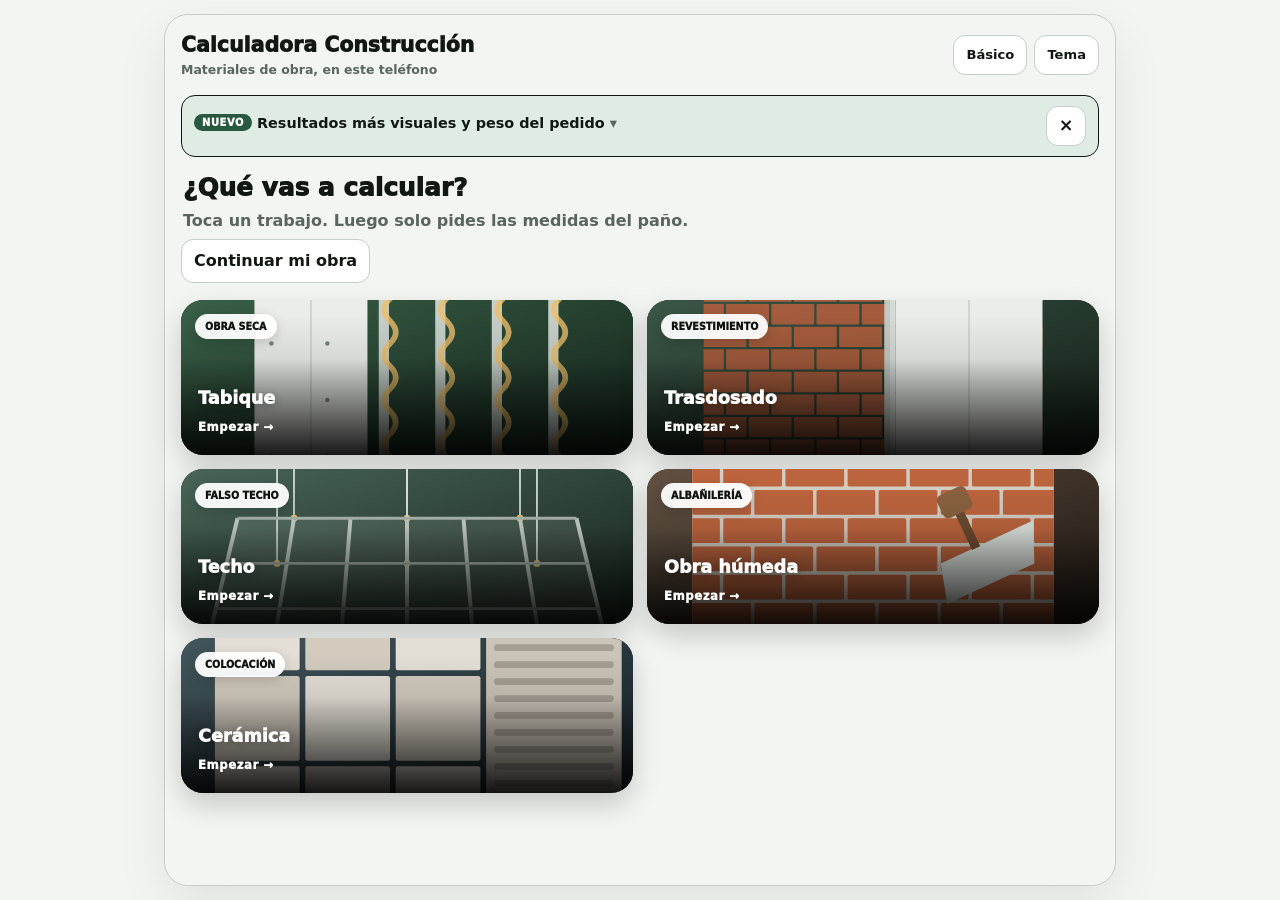
==== commit 169a19f5: "Interfaz más visual: dibujo a escala, tarjetas, peso y entrada rápida - Dibujo generado del tabique " ====
--- a/ui-a.html
+++ b/ui-a.html
@@ -9,17 +9,13 @@
   <link rel="manifest" href="manifest.json">
   <meta name="apple-mobile-web-app-capable" content="yes">
   <meta name="apple-mobile-web-app-title" content="Calculadora Construcción">
-  <link rel="stylesheet" href="style.css?v=20261020-techos-visibles">
-  <link rel="preconnect" href="https://static.wixstatic.com" crossorigin>
-  <link rel="preconnect" href="https://www.gyproclatenplaatsen.be" crossorigin>
-  <link rel="preconnect" href="https://images.squarespace-cdn.com" crossorigin>
-  <link rel="preconnect" href="https://images.unsplash.com" crossorigin>
+  <link rel="stylesheet" href="style.css?v=20261122-mejora-visual">
 </head>
 <body data-mode="normal">
 <div class="shell"><div class="app">
   <div class="top">
     <div><div class="brand">Calculadora Construcción</div><div class="small">Materiales de obra, en este teléfono</div></div>
-    <div class="topActions"><button class="btn lookBtn hidden" id="installApp" type="button">Instalar</button><button class="btn lookBtn" id="look" type="button">Tema</button></div>
+    <div class="topActions"><button class="btn lookBtn hidden" id="installApp" type="button">Instalar</button><button class="btn lookBtn" id="levelToggle" type="button" aria-pressed="false" title="Básico oculta normas, fórmulas y fuentes">Básico</button><button class="btn lookBtn" id="look" type="button">Tema</button></div>
   </div>
   <div class="appearance" id="appearance">
     <div class="apTitle">MODO</div>
@@ -39,21 +35,18 @@
     </div>
   </div>
   <section class="screen active" id="home">
-    <aside class="updateNotice" id="updateNotice" aria-labelledby="updateNoticeTitle">
-      <div class="updateNoticeTop"><span>NOVEDADES · 20 OCT 2026</span><button class="btn" id="closeUpdateNotice" type="button">Cerrar aviso <span aria-hidden="true">×</span></button></div>
-      <h2 id="updateNoticeTitle">Techos: materiales pendientes siempre visibles</h2>
-      <p>Si faltan datos, el resultado indica «Despiece incompleto», muestra los materiales pendientes y permite ir al campo necesario. Comprueba el número de capas: «TC47 simple» se refiere a la estructura, no al número de placas.</p><p>TC47 calcula los cuelgues por recorridos y carga de referencia, e incluye perímetro y fijaciones. Revisa espesor, peso del conjunto, cargas adicionales y margen real de varilla. Sierra, autoportante y escayola mantienen pendientes los elementos que necesitan ficha o plano. Las partidas anteriores conservan sus cantidades y precios hasta que las edites y guardes.</p><p>Cal Nature Pro se calcula con 1,8 kg/m² por mm de espesor. Cal Revoco mantiene 1,4 kg/m² por mm y un máximo recomendado de 9 mm. La merma se añade después. Revisa y recalcula las partidas antiguas de Cal Nature Pro para aplicar el nuevo consumo.</p>
-      <p>Tabique, Trasdosado, Techo, Obra húmeda y Cerámica muestran las medidas y la configuración elegida. Los ajustes adicionales están agrupados en bloques desplegables.</p>
-      <ul><li>Los errores aparecen junto al campo y el botón de cálculo abre el bloque que debes corregir.</li><li>En Cerámica puedes revisar superficie, encolado y llana también al consultar la orientación del adhesivo.</li><li>Presupuesto conserva las tarjetas de materiales, «Valorar pendientes» y los precios por proveedor. La ayuda explica todos los cambios.</li></ul>
-      <p class="updateNoticeNote">Revisa los avisos técnicos de las partidas y descarga una copia JSON para conservar obras, precios y proveedores fuera del navegador.</p>
+    <aside class="updateNotice compact" id="updateNotice" aria-labelledby="updateNoticeTitle">
+      <div class="updateNoticeTop"><details class="noticeDetails"><summary><span class="noticeBadge">NUEVO</span> <span id="updateNoticeTitle">Resultados más visuales y peso del pedido</span></summary>
+      <ul><li>Dibujo a escala de tu tabique o trasdosado, con montantes, juntas de placa y huecos.</li><li>Materiales en tarjetas con la cantidad de compra destacada y peso orientativo.</li><li>Barra fija con placas, m², peso y € mientras cambias los datos.</li><li>Alturas habituales con un toque y botones + / − en las medidas.</li><li>Trasdosado de una estancia completa a partir de largo y ancho.</li><li>Modo Básico / Pro: el básico oculta normas, fórmulas y fuentes; los avisos técnicos se mantienen.</li></ul></details>
+      <button class="btn" id="closeUpdateNotice" type="button" aria-label="Cerrar aviso">×</button></div>
     </aside>
     <div class="hero"><h2>¿Qué vas a calcular?</h2><p>Toca un trabajo. Luego solo pides las medidas del paño.</p></div>
     <button class="btn" data-nav="work" type="button">Continuar mi obra</button><div class="tiles">
-      <button class="tile" data-open="wall" type="button"><img class="tilePhoto" width="800" height="537" sizes="(max-width:520px) 100vw, 50vw" fetchpriority="high" decoding="async" src="https://static.wixstatic.com/media/420f35_b3381aea7c84499998f30581f62d5cd7~mv2.png/v1/fill/w_800,h_537,al_c,q_75/420f35_b3381aea7c84499998f30581f62d5cd7~mv2.png" alt="Tabique PYL"><span class="tileShade"></span><span class="tileTop">OBRA SECA</span><span class="tileText"><strong>Tabique</strong><small>Estructura metálica y placas de yeso laminado.</small><span class="arrow">Empezar →</span></span></button>
-      <button class="tile" data-open="lining" type="button"><img class="tilePhoto" width="800" height="532" sizes="(max-width:520px) 100vw, 50vw" fetchpriority="high" decoding="async" src="https://www.gyproclatenplaatsen.be/sites/89/images/kamerbrede-gipskarton.jpg" alt="Trasdosado"><span class="tileShade"></span><span class="tileTop">REVESTIMIENTO</span><span class="tileText"><strong>Trasdosado</strong><small>Directo, semidirecto o autoportante.</small><span class="arrow">Empezar →</span></span></button>
-      <button class="tile" data-open="roof" type="button"><img class="tilePhoto" width="800" height="533" sizes="(max-width:520px) 100vw, 50vw" loading="lazy" decoding="async" src="https://images.squarespace-cdn.com/content/v1/688cd53107e36267f90172f3/1754060088863-WS71FRXOAHONWJFSGGA3/Commercial%2BDrywall%2BSan%20Francisco.webp?format=750w" alt="Techo"><span class="tileShade"></span><span class="tileTop">FALSO TECHO</span><span class="tileText"><strong>Techo</strong><small>Perfilería, suspensión, varillas y placas.</small><span class="arrow">Empezar →</span></span></button>
-      <button class="tile" data-open="wet" type="button"><img class="tilePhoto" width="600" height="439" sizes="(max-width:520px) 100vw, 50vw" loading="lazy" decoding="async" src="https://static.wixstatic.com/media/eb1c04_5bc2f9ab534a45d69f719a63cb656a0f~mv2.jpg/v1/fill/w_600,h_439,al_c,lg_1,q_75/eb1c04_5bc2f9ab534a45d69f719a63cb656a0f~mv2.jpg" alt="Obra húmeda"><span class="tileShade"></span><span class="tileTop">ALBAÑILERÍA</span><span class="tileText"><strong>Obra húmeda</strong><small>Ladrillos, bloques, revestimientos y puentes de unión.</small><span class="arrow">Empezar →</span></span></button>
-      <button class="tile" data-open="ceramic" type="button"><img class="tilePhoto" width="800" height="533" sizes="(max-width:520px) 100vw, 50vw" loading="lazy" decoding="async" src="https://images.unsplash.com/photo-1581858726788-75bc0f6a952d?auto=format&fit=crop&w=800&q=70" alt="Cerámica"><span class="tileShade"></span><span class="tileTop">COLOCACIÓN</span><span class="tileText"><strong>Cerámica</strong><small>Nivelación y selección orientativa de cemento cola.</small><span class="arrow">Empezar →</span></span></button>
+      <button class="tile" data-open="wall" type="button"><img class="tilePhoto" width="800" height="540" decoding="async" src="tile-tabique.svg?v=20261122-mejora-visual" alt="" aria-hidden="true"><span class="tileShade"></span><span class="tileTop">OBRA SECA</span><span class="tileText"><strong>Tabique</strong><small>Estructura metálica y placas de yeso laminado.</small><span class="arrow">Empezar →</span></span></button>
+      <button class="tile" data-open="lining" type="button"><img class="tilePhoto" width="800" height="540" decoding="async" src="tile-trasdosado.svg?v=20261122-mejora-visual" alt="" aria-hidden="true"><span class="tileShade"></span><span class="tileTop">REVESTIMIENTO</span><span class="tileText"><strong>Trasdosado</strong><small>Directo, semidirecto o autoportante.</small><span class="arrow">Empezar →</span></span></button>
+      <button class="tile" data-open="roof" type="button"><img class="tilePhoto" width="800" height="540" decoding="async" src="tile-techo.svg?v=20261122-mejora-visual" alt="" aria-hidden="true"><span class="tileShade"></span><span class="tileTop">FALSO TECHO</span><span class="tileText"><strong>Techo</strong><small>Perfilería, suspensión, varillas y placas.</small><span class="arrow">Empezar →</span></span></button>
+      <button class="tile" data-open="wet" type="button"><img class="tilePhoto" width="800" height="540" decoding="async" src="tile-humeda.svg?v=20261122-mejora-visual" alt="" aria-hidden="true"><span class="tileShade"></span><span class="tileTop">ALBAÑILERÍA</span><span class="tileText"><strong>Obra húmeda</strong><small>Ladrillos, bloques, revestimientos y puentes de unión.</small><span class="arrow">Empezar →</span></span></button>
+      <button class="tile" data-open="ceramic" type="button"><img class="tilePhoto" width="800" height="540" decoding="async" src="tile-ceramica.svg?v=20261122-mejora-visual" alt="" aria-hidden="true"><span class="tileShade"></span><span class="tileTop">COLOCACIÓN</span><span class="tileText"><strong>Cerámica</strong><small>Nivelación y selección orientativa de cemento cola.</small><span class="arrow">Empezar →</span></span></button>
     </div>
   </section>
   <section class="screen" id="wall">
@@ -103,7 +96,7 @@
       </details>
       <details class="moreBox" id="wallLaborOptions"><summary>Mano de obra <span id="wallLaborSummary" class="summaryValue"></span></summary><label>Precio de montaje (€/m² sin IVA)<input id="wLabor" value="0" inputmode="decimal" placeholder="Tu precio" aria-describedby="wLaborHelp wLaborError"><small id="wLaborHelp">Se aplica a la superficie neta del tabique. Con 0 no se añade mano de obra.</small><span id="wLaborError" class="fieldError" hidden></span></label></details>
       <p id="wallHeightNotice" class="info" role="status"></p>
-      <div class="formActionBar"><button class="calc" type="submit">Ver materiales del tabique</button></div>
+      <div class="formActionBar"><p class="liveBar" id="wallLive" aria-live="polite" hidden></p><button class="calc" type="submit">Ver materiales del tabique</button></div>
     </form><div class="result" id="wallResult"></div>
   </section>
   <section class="screen" id="lining">
@@ -117,7 +110,7 @@
       <button type="button" class="sysFam active" data-lining-type="auto" aria-pressed="true">Autoportante</button>
     </div>
     
-    <form id="liningForm" class="progressiveForm" novalidate><label class="hidden">Sistema<select id="lType"><option value="direct">Directo</option><option value="semi">Semidirecto</option><option value="auto" selected>Autoportante</option></select></label><div class="panel easyBlock"><div class="easyTitle">1 · Medidas</div><div class="grid"><label>Largo (m)<input id="lL" value="4" inputmode="decimal" aria-describedby="lLError" enterkeyhint="next"><span class="fieldError" id="lLError" hidden></span></label><label>Alto (m)<input id="lH" value="2.5" inputmode="decimal" aria-describedby="lHError" enterkeyhint="next"><span class="fieldError" id="lHError" hidden></span></label></div><p class="small">Metros, con coma o punto decimal.</p><p id="liningMeasureSummary" class="measureSummary"></p></div><div class="panel easyBlock"><div class="easyTitle">2 · Configuración</div><div class="configurationSummary"><b>Configuración elegida</b><p id="liningSystemSummary"></p></div><label id="lPasteRateWrap" class="hidden">Pasta de agarre (kg/m²)<input id="lPasteRate" value="5" inputmode="decimal" aria-describedby="lPasteRateError" enterkeyhint="next"><span class="fieldError" id="lPasteRateError" hidden></span><small>Referencia aproximada: 5 kg/m². Ajustar según producto y soporte.</small></label><details class="moreBox" id="liningSystemOptions"><summary>Modificar placas, estructura y aislamiento</summary><div class="grid"><label id="lLayersWrap">Placas<select id="lLayers"><option value="1">1 placa</option><option value="2" selected>2 placas</option></select></label><label id="lSpacingWrap">Separación<select id="lS"><option value=".4">400 mm</option><option value=".6" selected>600 mm</option></select></label><label id="lProfileWrap">Perfil<select id="lP"><option value="48">48 mm</option><option value="70" selected>70 mm</option><option value="90">90 mm</option></select></label><label>Espesor placa<select id="lBoardThick"><option value="12.5">12,5 mm</option><option value="15" selected>15 mm</option><option value="18">18 mm</option></select></label><label>Tipo de placa<select id="lBoardType"><option value="normal" selected>Estándar BA</option><option value="hidro">Hidrófuga H</option><option value="rf">RF / F</option><option value="dura">Alta dureza I</option></select></label><label id="lWoolWrap">Lana mineral<select id="lWool"><option value="1" selected>Sí</option><option value="0">No</option></select></label><label>Lámina acústica entre placas<select id="lMembrane" aria-describedby="lMembraneHint"><option value="0">Sin lámina</option><option value="1">Con lámina</option></select></label><label id="lMembraneWasteWrap" class="hidden">Merma de lámina (%)<input id="lMembraneWaste" value="0" inputmode="decimal" aria-describedby="lMembraneHint lMembraneWasteError" enterkeyhint="next"><span class="fieldError" id="lMembraneWasteError" hidden></span></label></div><div class="info" id="lMembraneHint" aria-live="polite">Disponible con doble placa PYL.</div></details></div><details class="moreBox" id="liningOpeningsOptions"><summary>Huecos, aristas y merma <span id="liningOpeningsSummary" class="summaryValue"></span></summary><div class="grid"><label>Puertas<input id="lDoors" value="0" inputmode="numeric" aria-describedby="lDoorsError" enterkeyhint="next"><span class="fieldError" id="lDoorsError" hidden></span></label><label>Ventanas<input id="lWins" value="0" inputmode="numeric" aria-describedby="lWinsError" enterkeyhint="next"><span class="fieldError" id="lWinsError" hidden></span></label><label>Aristas expuestas para guardavivos (m)<input id="lEdges" value="0" inputmode="decimal" aria-describedby="lEdgesError" enterkeyhint="next"><span class="fieldError" id="lEdgesError" hidden></span><small>Mide únicamente las aristas que necesitan protección.</small></label><label>Merma placas / pasta<select id="lWaste"><option value="0">0 %</option><option value="5">5 %</option><option value="8" selected>8 %</option><option value="10">10 %</option><option value="12">12 %</option><option value="15">15 %</option></select></label></div><p id="lWoolHint" class="small">Puerta tipo 0,80 × 2,10 m y ventana 1,20 × 1,20 m. Descuentan placa y acabado; comprueba sus medidas reales.</p></details><details class="moreBox" id="liningLaborOptions"><summary>Mano de obra <span id="liningLaborSummary" class="summaryValue"></span></summary><label>Mano de obra (€/m²)<input id="lLabor" value="0" inputmode="decimal" placeholder="Tu precio" aria-describedby="lLaborError" enterkeyhint="next"><span class="fieldError" id="lLaborError" hidden></span></label></details><p id="liningTechnicalNotice" class="info" role="status"></p><div class="formActionBar"><button class="calc" type="submit">Ver materiales del trasdosado</button></div></form><div class="result" id="liningResult"></div>
+    <form id="liningForm" class="progressiveForm" novalidate><label class="hidden">Sistema<select id="lType"><option value="direct">Directo</option><option value="semi">Semidirecto</option><option value="auto" selected>Autoportante</option></select></label><div class="panel easyBlock"><div class="easyTitle">1 · Medidas</div><label class="measureMode">Medir<select id="lMeasure"><option value="wall" selected>Un paño</option><option value="room">Estancia completa (perímetro)</option></select></label><div class="grid hidden" id="lRoomWrap"><label>Largo de la estancia (m)<input id="lRoomA" value="4" inputmode="decimal" aria-describedby="lRoomAError" enterkeyhint="next"><span class="fieldError" id="lRoomAError" hidden></span></label><label>Ancho de la estancia (m)<input id="lRoomB" value="3" inputmode="decimal" aria-describedby="lRoomBError" enterkeyhint="next"><span class="fieldError" id="lRoomBError" hidden></span></label></div><div class="grid"><label id="lLWrap"><span id="lLLabel">Largo (m)</span><input id="lL" value="4" inputmode="decimal" aria-describedby="lLError" enterkeyhint="next"><span class="fieldError" id="lLError" hidden></span></label><label>Alto (m)<input id="lH" value="2.5" inputmode="decimal" aria-describedby="lHError" enterkeyhint="next"><span class="fieldError" id="lHError" hidden></span></label></div><p class="small">Metros, con coma o punto decimal.</p><p id="liningMeasureSummary" class="measureSummary"></p></div><div class="panel easyBlock"><div class="easyTitle">2 · Configuración</div><div class="configurationSummary"><b>Configuración elegida</b><p id="liningSystemSummary"></p></div><label id="lPasteRateWrap" class="hidden">Pasta de agarre (kg/m²)<input id="lPasteRate" value="5" inputmode="decimal" aria-describedby="lPasteRateError" enterkeyhint="next"><span class="fieldError" id="lPasteRateError" hidden></span><small>Referencia aproximada: 5 kg/m². Ajustar según producto y soporte.</small></label><details class="moreBox" id="liningSystemOptions"><summary>Modificar placas, estructura y aislamiento</summary><div class="grid"><label id="lLayersWrap">Placas<select id="lLayers"><option value="1">1 placa</option><option value="2" selected>2 placas</option></select></label><label id="lSpacingWrap">Separación<select id="lS"><option value=".4">400 mm</option><option value=".6" selected>600 mm</option></select></label><label id="lProfileWrap">Perfil<select id="lP"><option value="48">48 mm</option><option value="70" selected>70 mm</option><option value="90">90 mm</option></select></label><label>Espesor placa<select id="lBoardThick"><option value="12.5">12,5 mm</option><option value="15" selected>15 mm</option><option value="18">18 mm</option></select></label><label>Tipo de placa<select id="lBoardType"><option value="normal" selected>Estándar BA</option><option value="hidro">Hidrófuga H</option><option value="rf">RF / F</option><option value="dura">Alta dureza I</option></select></label><label id="lWoolWrap">Lana mineral<select id="lWool"><option value="1" selected>Sí</option><option value="0">No</option></select></label><label>Lámina acústica entre placas<select id="lMembrane" aria-describedby="lMembraneHint"><option value="0">Sin lámina</option><option value="1">Con lámina</option></select></label><label id="lMembraneWasteWrap" class="hidden">Merma de lámina (%)<input id="lMembraneWaste" value="0" inputmode="decimal" aria-describedby="lMembraneHint lMembraneWasteError" enterkeyhint="next"><span class="fieldError" id="lMembraneWasteError" hidden></span></label></div><div class="info" id="lMembraneHint" aria-live="polite">Disponible con doble placa PYL.</div></details></div><details class="moreBox" id="liningOpeningsOptions"><summary>Huecos, aristas y merma <span id="liningOpeningsSummary" class="summaryValue"></span></summary><div class="grid"><label>Puertas<input id="lDoors" value="0" inputmode="numeric" aria-describedby="lDoorsError" enterkeyhint="next"><span class="fieldError" id="lDoorsError" hidden></span></label><label>Ventanas<input id="lWins" value="0" inputmode="numeric" aria-describedby="lWinsError" enterkeyhint="next"><span class="fieldError" id="lWinsError" hidden></span></label><label>Aristas expuestas para guardavivos (m)<input id="lEdges" value="0" inputmode="decimal" aria-describedby="lEdgesError" enterkeyhint="next"><span class="fieldError" id="lEdgesError" hidden></span><small>Mide únicamente las aristas que necesitan protección.</small></label><label>Merma placas / pasta<select id="lWaste"><option value="0">0 %</option><option value="5">5 %</option><option value="8" selected>8 %</option><option value="10">10 %</option><option value="12">12 %</option><option value="15">15 %</option></select></label></div><p id="lWoolHint" class="small">Puerta tipo 0,80 × 2,10 m y ventana 1,20 × 1,20 m. Descuentan placa y acabado; comprueba sus medidas reales.</p></details><details class="moreBox" id="liningLaborOptions"><summary>Mano de obra <span id="liningLaborSummary" class="summaryValue"></span></summary><label>Mano de obra (€/m²)<input id="lLabor" value="0" inputmode="decimal" placeholder="Tu precio" aria-describedby="lLaborError" enterkeyhint="next"><span class="fieldError" id="lLaborError" hidden></span></label></details><p id="liningTechnicalNotice" class="info" role="status"></p><div class="formActionBar"><p class="liveBar" id="liningLive" aria-live="polite" hidden></p><button class="calc" type="submit">Ver materiales del trasdosado</button></div></form><div class="result" id="liningResult"></div>
   </section>
 
 
--- a/style.css
+++ b/style.css
@@ -413,3 +413,76 @@
 @media print{
   .budgetOverview,.budgetViews,.budgetExports,#budgetAdjustments,#budgetTariffOptions,.priceSaveStatus,.budgetSupplier,.formActionBar{display:none!important}
 }
+
+/* ── Mejora visual 2026-11-22 ── */
+/* Novedades compactas */
+.updateNotice.compact{padding:10px 12px;border-width:1px;border-radius:14px}
+.updateNotice.compact .updateNoticeTop{flex-wrap:nowrap;align-items:flex-start}
+.updateNotice.compact .btn{min-height:40px;min-width:40px;padding:4px 10px;border:1px solid var(--line);font-size:1.1rem}
+.noticeDetails{flex:1;min-width:0}.noticeDetails summary{cursor:pointer;font-weight:850;font-size:.9rem;line-height:1.35;list-style:none;padding:8px 0}
+.noticeDetails summary::-webkit-details-marker{display:none}.noticeDetails summary::after{content:' ▾';color:var(--muted)}
+.noticeDetails[open] summary::after{content:' ▴'}.noticeDetails ul{margin:4px 0 6px;padding-left:20px;font-size:.84rem}
+.noticeBadge{display:inline-block;background:var(--accent);color:var(--on);border-radius:999px;padding:2px 8px;font-size:.62rem;font-weight:950;letter-spacing:.06em;vertical-align:2px}
+/* Resultado: chips y tarjetas de material */
+.resultChips{display:flex;flex-wrap:wrap;gap:6px;margin-top:9px}.resultChips:empty{display:none}
+.chip{display:inline-flex;align-items:center;min-height:28px;padding:3px 10px;border-radius:999px;background:var(--card);border:1px solid var(--line);font-size:.75rem;font-weight:850}
+.chipWeight{border-color:var(--accent);color:var(--accent)}
+.quickResult{display:grid;gap:8px;padding:12px;background:var(--soft)}
+.quickLine.matCard{display:grid;grid-template-columns:38px minmax(0,1fr) auto;align-items:center;gap:10px;padding:10px 12px;border:1px solid var(--line);border-radius:14px;background:var(--card);font-size:.86rem}
+.quickLine.matCard:last-child{border-bottom:1px solid var(--line)}
+.matIcon{width:38px;height:38px;padding:7px;border-radius:11px;background:var(--accentSoft);color:var(--accent)}
+.matName{font-weight:800;line-height:1.3}
+.matQty{text-align:right;color:var(--accent);font-weight:950;font-size:1.02rem;line-height:1.2}
+.matQty small{display:block;font-size:.7rem;font-weight:700;color:var(--muted);margin-top:2px}
+.matCard[data-kind="labor"] .matIcon{background:var(--soft)}
+.quickPending{border-radius:14px;background:var(--card)}
+@media(max-width:380px){.quickLine.matCard{grid-template-columns:32px minmax(0,1fr);}.matIcon{width:32px;height:32px;padding:5px}.matQty{grid-column:2;text-align:left}}
+/* Dibujo del paño */
+.planBox{margin:0;padding:12px 12px 6px;border-bottom:1px solid var(--line);background:var(--card)}
+.planBox figcaption{font-size:.67rem;font-weight:950;letter-spacing:.09em;color:var(--accent);text-transform:uppercase;margin-bottom:6px}
+.plan{display:block;width:100%;height:auto;max-height:300px}
+.plan .pWall{fill:var(--soft)}.plan .pWool{fill:#f2c46d;opacity:.16}
+.plan .pJoint{stroke:var(--muted);stroke-width:1;stroke-dasharray:4 3;opacity:.7}
+.plan .pStud{stroke:#7d8b92;stroke-width:3}.plan .pStud.pDouble{stroke-width:5}.plan .pOmega{stroke:#7d8b92;stroke-width:2;stroke-dasharray:6 3}
+.plan .pTrack{stroke:#7d8b92;stroke-width:3}.plan .pDab{fill:#c9a66b}
+.plan .pHole{fill:var(--card);stroke:var(--accent);stroke-width:1.5;stroke-dasharray:3 2}
+.plan .pHoleTxt{fill:var(--accent);font:800 10px system-ui;text-anchor:middle}
+.plan .pFrame{fill:none;stroke:var(--text);stroke-width:1.5}
+.plan .pDim{stroke:var(--muted);stroke-width:1;fill:none}.plan .pDimTxt{fill:var(--text);font:800 11px system-ui;text-anchor:middle}
+.plan .pTop{fill:var(--muted);font:700 10.5px system-ui}
+.sectionPlan{display:flex;align-items:center;gap:10px;margin-top:8px;font-size:.74rem;font-weight:750;color:var(--muted)}
+.sectionPlan svg{height:30px;width:auto;flex:0 0 auto}
+.sectionPlan .sBoard{fill:#eef1ec;stroke:#59655d;stroke-width:1.2}.sectionPlan .sCore{fill:var(--soft);stroke:#7d8b92;stroke-width:1.5}.sectionPlan .sCore.sWool{fill:#f6dfac}
+.sectionPlan .sSupport{fill:#b4603f;opacity:.8}.sectionPlan .sTxt{font:800 9px system-ui;fill:var(--text);text-anchor:middle}
+.planLegend{display:flex;flex-wrap:wrap;gap:6px 12px;margin-top:8px;font-size:.7rem;font-weight:750;color:var(--muted)}
+.planLegend span{display:inline-flex;align-items:center;gap:5px}.planLegend i{display:inline-block;width:16px;height:10px;border-radius:2px}
+.lgJoint{border-top:2px dashed var(--muted)}.lgStud{background:#7d8b92}.lgOmega{border-top:2px dashed #7d8b92}.lgDab{background:#c9a66b;border-radius:50%!important;width:10px!important}
+.lgWool{background:#f2c46d}.lgHole{border:1.5px dashed var(--accent)}
+.planNote{margin:6px 0 4px;font-size:.68rem;color:var(--muted)}
+/* Barra en vivo */
+.liveBar{display:flex;flex-wrap:wrap;gap:4px 12px;justify-content:center;margin:0 0 8px;font-size:.8rem;font-weight:850;color:var(--accent)}
+.liveBar[hidden]{display:none}.liveBar span+span::before{content:'·';margin-right:12px;color:var(--muted)}
+.liveBar.liveError{color:#b42318}
+/* Entrada rápida */
+.stepper{display:grid;grid-template-columns:48px minmax(0,1fr) 48px;gap:6px;align-items:stretch;margin-top:6px}
+.stepper>input{order:2;margin-top:0!important;min-width:0}.stepper .stepMinus{order:1}.stepper .stepPlus{order:3}
+.stepBtn{min-height:48px;border:1px solid var(--line);border-radius:12px;background:var(--soft);color:var(--text);font-size:1.35rem;font-weight:800;cursor:pointer}
+.stepBtn:active{background:var(--accentSoft)}
+.stepper>input[readonly]~.stepBtn{opacity:.35;pointer-events:none}
+.heightChips{grid-column:1/-1;display:flex;flex-wrap:wrap;gap:6px;margin:-2px 0 4px}
+.heightChip{min-height:38px;padding:4px 12px;border:1px solid var(--line);border-radius:999px;background:var(--card);color:var(--text);font-weight:800;font-size:.8rem;cursor:pointer}
+.heightChip[aria-pressed="true"]{background:var(--accent);border-color:var(--accent);color:var(--on)}
+.measureMode{display:block;margin-bottom:8px}
+/* Modo Básico */
+body[data-level="basic"] .resultMeta,body[data-level="basic"] .techDetails,body[data-level="basic"] .trust{display:none!important}
+#levelToggle[aria-pressed="true"]{background:var(--accent);color:var(--on);border-color:var(--accent)}
+@media print{.liveBar,.stepBtn,.heightChips,#levelToggle{display:none!important}body[data-level="basic"] .techDetails{display:block!important}}
+.budgetWeight{display:grid;grid-template-columns:1fr auto;gap:4px 10px;align-items:center;margin-top:10px;padding:10px 12px;border:1px dashed var(--accent);border-radius:12px;font-weight:800}
+.budgetWeight strong{color:var(--accent)}.budgetWeight p{grid-column:1/-1;margin:0}
+body[data-mode="dark"] :is(.chip,.chipWeight,.matIcon,.planBox figcaption,.liveBar,.budgetWeight strong,.plan .pHoleTxt){color:var(--text)}
+body[data-mode="dark"] .chipWeight,body[data-mode="dark"] .budgetWeight{border-color:var(--line)}
+body[data-mode="dark"] .matIcon{background:var(--soft)}
+body[data-mode="dark"] .plan .pHole{stroke:var(--text)}
+body[data-mode="dark"] .heightChip[aria-pressed="true"],body[data-mode="dark"] #levelToggle[aria-pressed="true"],body[data-mode="dark"] .noticeBadge{background:var(--text);color:var(--bg);border-color:var(--text)}
+body[data-mode="contrast"] .plan .pWool,body[data-mode="contrast"] .plan .pWall{fill:#000}
+body[data-mode="contrast"] :is(.plan .pStud,.plan .pTrack,.plan .pOmega){stroke:#fff}
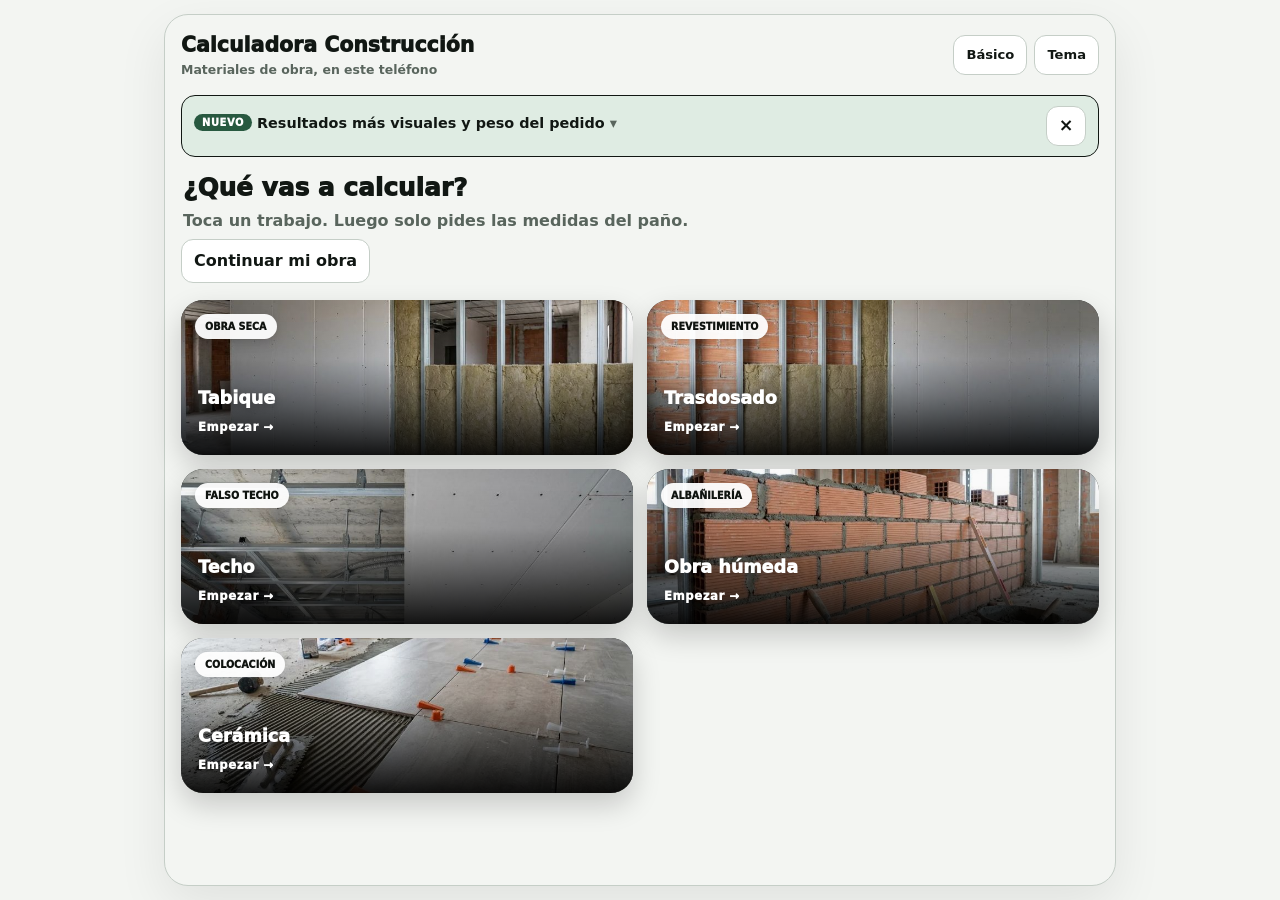
==== commit 07128d05: "Fotos de inicio generadas con Gemini en lugar de ilustraciones Cinco fotografías propias (tabique, t" ====
--- a/ui-a.html
+++ b/ui-a.html
@@ -9,7 +9,7 @@
   <link rel="manifest" href="manifest.json">
   <meta name="apple-mobile-web-app-capable" content="yes">
   <meta name="apple-mobile-web-app-title" content="Calculadora Construcción">
-  <link rel="stylesheet" href="style.css?v=20261122-mejora-visual">
+  <link rel="stylesheet" href="style.css?v=20261122-fotos">
 </head>
 <body data-mode="normal">
 <div class="shell"><div class="app">
@@ -42,11 +42,11 @@
     </aside>
     <div class="hero"><h2>¿Qué vas a calcular?</h2><p>Toca un trabajo. Luego solo pides las medidas del paño.</p></div>
     <button class="btn" data-nav="work" type="button">Continuar mi obra</button><div class="tiles">
-      <button class="tile" data-open="wall" type="button"><img class="tilePhoto" width="800" height="540" decoding="async" src="tile-tabique.svg?v=20261122-mejora-visual" alt="" aria-hidden="true"><span class="tileShade"></span><span class="tileTop">OBRA SECA</span><span class="tileText"><strong>Tabique</strong><small>Estructura metálica y placas de yeso laminado.</small><span class="arrow">Empezar →</span></span></button>
-      <button class="tile" data-open="lining" type="button"><img class="tilePhoto" width="800" height="540" decoding="async" src="tile-trasdosado.svg?v=20261122-mejora-visual" alt="" aria-hidden="true"><span class="tileShade"></span><span class="tileTop">REVESTIMIENTO</span><span class="tileText"><strong>Trasdosado</strong><small>Directo, semidirecto o autoportante.</small><span class="arrow">Empezar →</span></span></button>
-      <button class="tile" data-open="roof" type="button"><img class="tilePhoto" width="800" height="540" decoding="async" src="tile-techo.svg?v=20261122-mejora-visual" alt="" aria-hidden="true"><span class="tileShade"></span><span class="tileTop">FALSO TECHO</span><span class="tileText"><strong>Techo</strong><small>Perfilería, suspensión, varillas y placas.</small><span class="arrow">Empezar →</span></span></button>
-      <button class="tile" data-open="wet" type="button"><img class="tilePhoto" width="800" height="540" decoding="async" src="tile-humeda.svg?v=20261122-mejora-visual" alt="" aria-hidden="true"><span class="tileShade"></span><span class="tileTop">ALBAÑILERÍA</span><span class="tileText"><strong>Obra húmeda</strong><small>Ladrillos, bloques, revestimientos y puentes de unión.</small><span class="arrow">Empezar →</span></span></button>
-      <button class="tile" data-open="ceramic" type="button"><img class="tilePhoto" width="800" height="540" decoding="async" src="tile-ceramica.svg?v=20261122-mejora-visual" alt="" aria-hidden="true"><span class="tileShade"></span><span class="tileTop">COLOCACIÓN</span><span class="tileText"><strong>Cerámica</strong><small>Nivelación y selección orientativa de cemento cola.</small><span class="arrow">Empezar →</span></span></button>
+      <button class="tile" data-open="wall" type="button"><img class="tilePhoto" width="821" height="551" decoding="async" src="tile-tabique.jpg?v=20261122-fotos" alt="" aria-hidden="true"><span class="tileShade"></span><span class="tileTop">OBRA SECA</span><span class="tileText"><strong>Tabique</strong><small>Estructura metálica y placas de yeso laminado.</small><span class="arrow">Empezar →</span></span></button>
+      <button class="tile" data-open="lining" type="button"><img class="tilePhoto" width="821" height="551" decoding="async" src="tile-trasdosado.jpg?v=20261122-fotos" alt="" aria-hidden="true"><span class="tileShade"></span><span class="tileTop">REVESTIMIENTO</span><span class="tileText"><strong>Trasdosado</strong><small>Directo, semidirecto o autoportante.</small><span class="arrow">Empezar →</span></span></button>
+      <button class="tile" data-open="roof" type="button"><img class="tilePhoto" width="821" height="551" decoding="async" src="tile-techo.jpg?v=20261122-fotos" alt="" aria-hidden="true"><span class="tileShade"></span><span class="tileTop">FALSO TECHO</span><span class="tileText"><strong>Techo</strong><small>Perfilería, suspensión, varillas y placas.</small><span class="arrow">Empezar →</span></span></button>
+      <button class="tile" data-open="wet" type="button"><img class="tilePhoto" width="821" height="551" decoding="async" src="tile-humeda.jpg?v=20261122-fotos" alt="" aria-hidden="true"><span class="tileShade"></span><span class="tileTop">ALBAÑILERÍA</span><span class="tileText"><strong>Obra húmeda</strong><small>Ladrillos, bloques, revestimientos y puentes de unión.</small><span class="arrow">Empezar →</span></span></button>
+      <button class="tile" data-open="ceramic" type="button"><img class="tilePhoto" width="821" height="551" decoding="async" src="tile-ceramica.jpg?v=20261122-fotos" alt="" aria-hidden="true"><span class="tileShade"></span><span class="tileTop">COLOCACIÓN</span><span class="tileText"><strong>Cerámica</strong><small>Nivelación y selección orientativa de cemento cola.</small><span class="arrow">Empezar →</span></span></button>
     </div>
   </section>
   <section class="screen" id="wall">
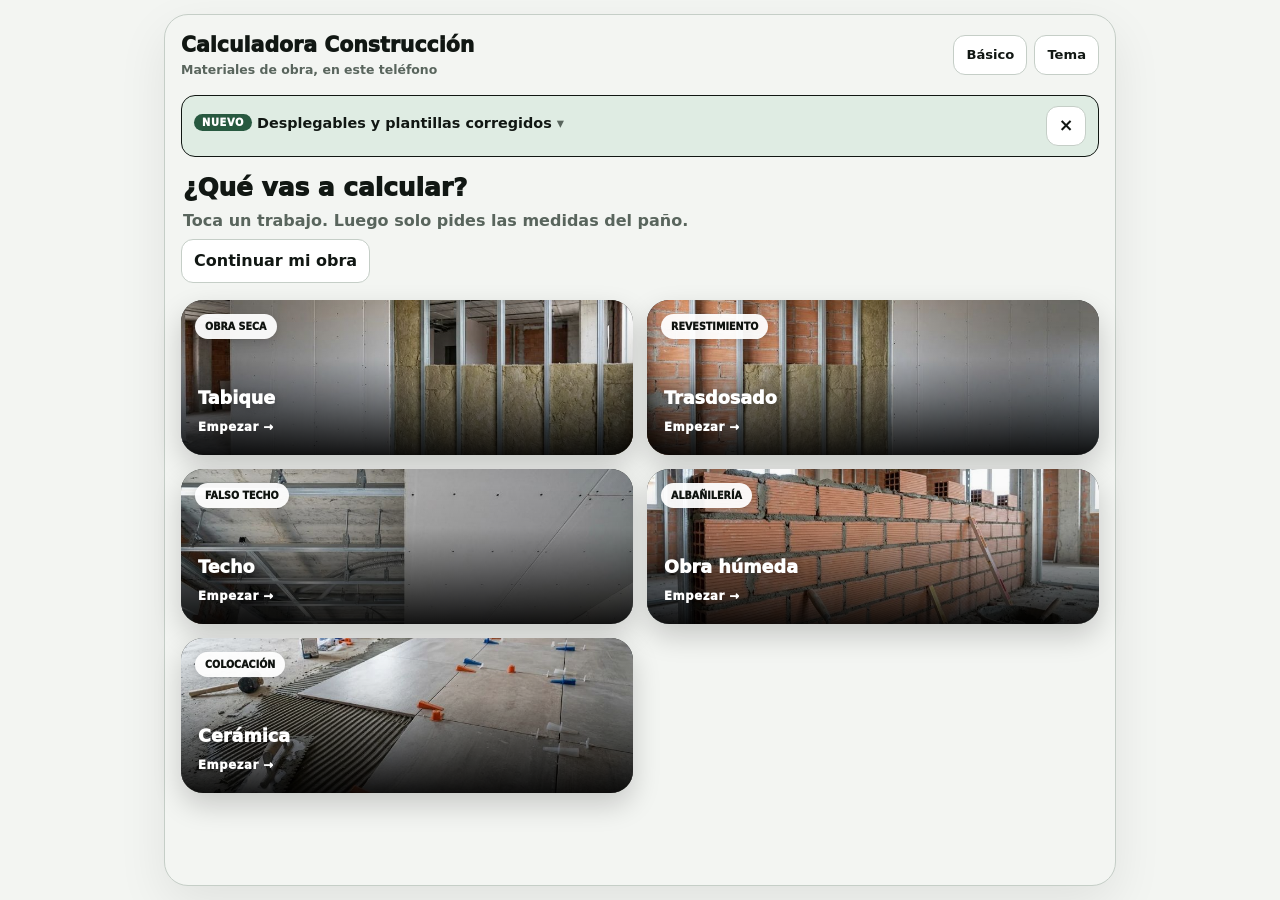
==== commit 84682c69: "Arregla desplegables bloqueados y plantillas del tabique - El <body data-mode="normal"> coincidía co" ====
--- a/ui-a.html
+++ b/ui-a.html
@@ -9,7 +9,7 @@
   <link rel="manifest" href="manifest.json">
   <meta name="apple-mobile-web-app-capable" content="yes">
   <meta name="apple-mobile-web-app-title" content="Calculadora Construcción">
-  <link rel="stylesheet" href="style.css?v=20261122-fotos">
+  <link rel="stylesheet" href="style.css?v=20261123-pestanas">
 </head>
 <body data-mode="normal">
 <div class="shell"><div class="app">
@@ -36,17 +36,17 @@
   </div>
   <section class="screen active" id="home">
     <aside class="updateNotice compact" id="updateNotice" aria-labelledby="updateNoticeTitle">
-      <div class="updateNoticeTop"><details class="noticeDetails"><summary><span class="noticeBadge">NUEVO</span> <span id="updateNoticeTitle">Resultados más visuales y peso del pedido</span></summary>
-      <ul><li>Dibujo a escala de tu tabique o trasdosado, con montantes, juntas de placa y huecos.</li><li>Materiales en tarjetas con la cantidad de compra destacada y peso orientativo.</li><li>Barra fija con placas, m², peso y € mientras cambias los datos.</li><li>Alturas habituales con un toque y botones + / − en las medidas.</li><li>Trasdosado de una estancia completa a partir de largo y ancho.</li><li>Modo Básico / Pro: el básico oculta normas, fórmulas y fuentes; los avisos técnicos se mantienen.</li></ul></details>
+      <div class="updateNoticeTop"><details class="noticeDetails"><summary><span class="noticeBadge">NUEVO</span> <span id="updateNoticeTitle">Desplegables y plantillas corregidos</span></summary>
+      <ul><li>Ya se abren «Modificar placas, estructura y aislamiento», «Ver cálculo técnico» y «Proveedor · Ver tarifas».</li><li>La plantilla Baño vuelve a calcular montantes cada 400 mm.</li><li>Dibujo a escala de tu tabique o trasdosado, con montantes, juntas de placa y huecos.</li><li>Materiales en tarjetas con la cantidad de compra destacada y peso orientativo.</li><li>Barra fija con placas, m², peso y € mientras cambias los datos.</li><li>Alturas habituales con un toque y botones + / − en las medidas.</li><li>Trasdosado de una estancia completa a partir de largo y ancho.</li><li>Modo Básico / Pro: el básico oculta normas, fórmulas y fuentes; los avisos técnicos se mantienen.</li></ul></details>
       <button class="btn" id="closeUpdateNotice" type="button" aria-label="Cerrar aviso">×</button></div>
     </aside>
     <div class="hero"><h2>¿Qué vas a calcular?</h2><p>Toca un trabajo. Luego solo pides las medidas del paño.</p></div>
     <button class="btn" data-nav="work" type="button">Continuar mi obra</button><div class="tiles">
-      <button class="tile" data-open="wall" type="button"><img class="tilePhoto" width="821" height="551" decoding="async" src="tile-tabique.jpg?v=20261122-fotos" alt="" aria-hidden="true"><span class="tileShade"></span><span class="tileTop">OBRA SECA</span><span class="tileText"><strong>Tabique</strong><small>Estructura metálica y placas de yeso laminado.</small><span class="arrow">Empezar →</span></span></button>
-      <button class="tile" data-open="lining" type="button"><img class="tilePhoto" width="821" height="551" decoding="async" src="tile-trasdosado.jpg?v=20261122-fotos" alt="" aria-hidden="true"><span class="tileShade"></span><span class="tileTop">REVESTIMIENTO</span><span class="tileText"><strong>Trasdosado</strong><small>Directo, semidirecto o autoportante.</small><span class="arrow">Empezar →</span></span></button>
-      <button class="tile" data-open="roof" type="button"><img class="tilePhoto" width="821" height="551" decoding="async" src="tile-techo.jpg?v=20261122-fotos" alt="" aria-hidden="true"><span class="tileShade"></span><span class="tileTop">FALSO TECHO</span><span class="tileText"><strong>Techo</strong><small>Perfilería, suspensión, varillas y placas.</small><span class="arrow">Empezar →</span></span></button>
-      <button class="tile" data-open="wet" type="button"><img class="tilePhoto" width="821" height="551" decoding="async" src="tile-humeda.jpg?v=20261122-fotos" alt="" aria-hidden="true"><span class="tileShade"></span><span class="tileTop">ALBAÑILERÍA</span><span class="tileText"><strong>Obra húmeda</strong><small>Ladrillos, bloques, revestimientos y puentes de unión.</small><span class="arrow">Empezar →</span></span></button>
-      <button class="tile" data-open="ceramic" type="button"><img class="tilePhoto" width="821" height="551" decoding="async" src="tile-ceramica.jpg?v=20261122-fotos" alt="" aria-hidden="true"><span class="tileShade"></span><span class="tileTop">COLOCACIÓN</span><span class="tileText"><strong>Cerámica</strong><small>Nivelación y selección orientativa de cemento cola.</small><span class="arrow">Empezar →</span></span></button>
+      <button class="tile" data-open="wall" type="button"><img class="tilePhoto" width="821" height="551" decoding="async" src="tile-tabique.jpg?v=20261123-pestanas" alt="" aria-hidden="true"><span class="tileShade"></span><span class="tileTop">OBRA SECA</span><span class="tileText"><strong>Tabique</strong><small>Estructura metálica y placas de yeso laminado.</small><span class="arrow">Empezar →</span></span></button>
+      <button class="tile" data-open="lining" type="button"><img class="tilePhoto" width="821" height="551" decoding="async" src="tile-trasdosado.jpg?v=20261123-pestanas" alt="" aria-hidden="true"><span class="tileShade"></span><span class="tileTop">REVESTIMIENTO</span><span class="tileText"><strong>Trasdosado</strong><small>Directo, semidirecto o autoportante.</small><span class="arrow">Empezar →</span></span></button>
+      <button class="tile" data-open="roof" type="button"><img class="tilePhoto" width="821" height="551" decoding="async" src="tile-techo.jpg?v=20261123-pestanas" alt="" aria-hidden="true"><span class="tileShade"></span><span class="tileTop">FALSO TECHO</span><span class="tileText"><strong>Techo</strong><small>Perfilería, suspensión, varillas y placas.</small><span class="arrow">Empezar →</span></span></button>
+      <button class="tile" data-open="wet" type="button"><img class="tilePhoto" width="821" height="551" decoding="async" src="tile-humeda.jpg?v=20261123-pestanas" alt="" aria-hidden="true"><span class="tileShade"></span><span class="tileTop">ALBAÑILERÍA</span><span class="tileText"><strong>Obra húmeda</strong><small>Ladrillos, bloques, revestimientos y puentes de unión.</small><span class="arrow">Empezar →</span></span></button>
+      <button class="tile" data-open="ceramic" type="button"><img class="tilePhoto" width="821" height="551" decoding="async" src="tile-ceramica.jpg?v=20261123-pestanas" alt="" aria-hidden="true"><span class="tileShade"></span><span class="tileTop">COLOCACIÓN</span><span class="tileText"><strong>Cerámica</strong><small>Nivelación y selección orientativa de cemento cola.</small><span class="arrow">Empezar →</span></span></button>
     </div>
   </section>
   <section class="screen" id="wall">
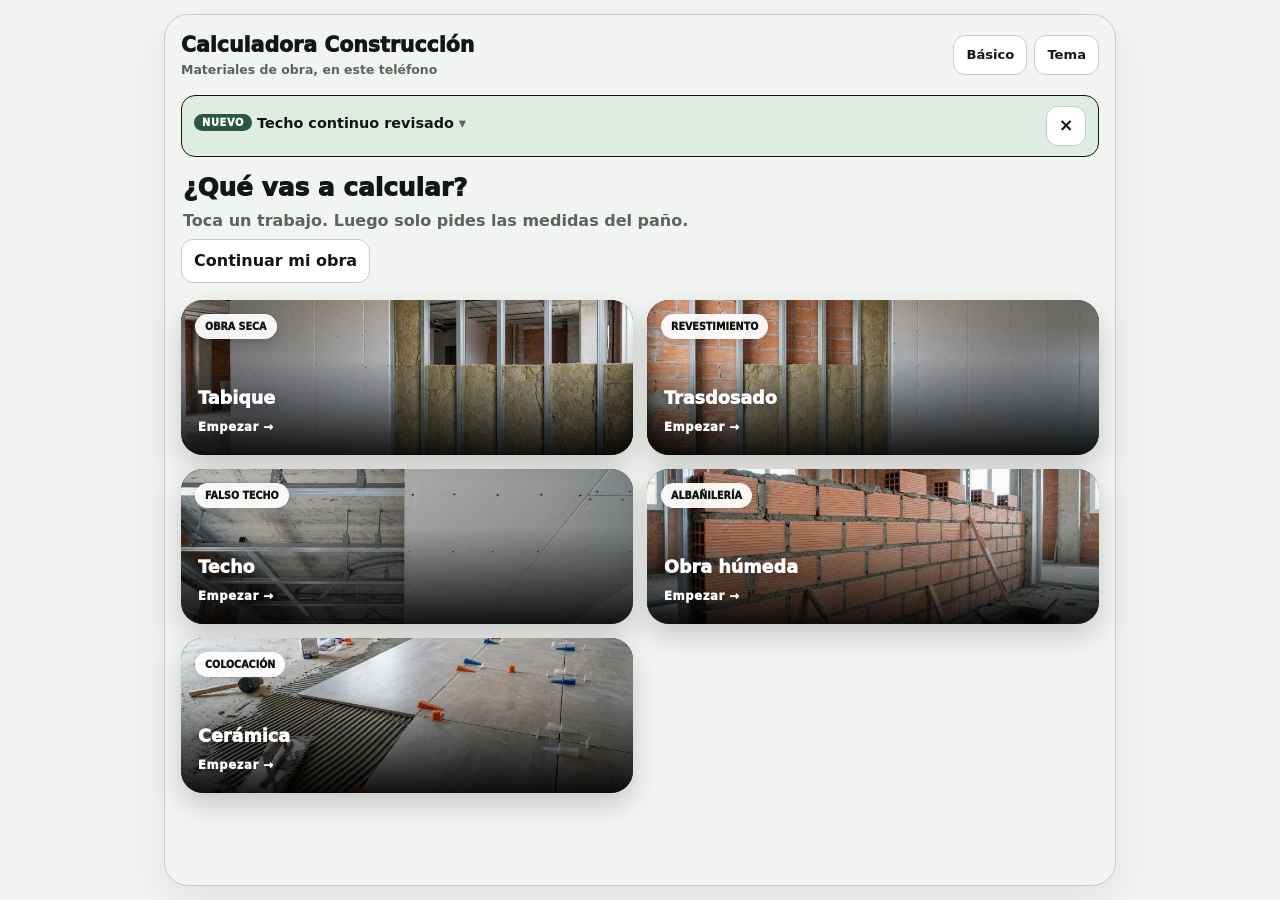
==== commit 0403a47e: "Techo continuo: recortes de TC47, varilla por defecto, tuercas, lana y pasta 0,40 - TC47 (portante, " ====
--- a/ui-a.html
+++ b/ui-a.html
@@ -9,7 +9,7 @@
   <link rel="manifest" href="manifest.json">
   <meta name="apple-mobile-web-app-capable" content="yes">
   <meta name="apple-mobile-web-app-title" content="Calculadora Construcción">
-  <link rel="stylesheet" href="style.css?v=20261123-pestanas">
+  <link rel="stylesheet" href="style.css?v=20261123-techo">
 </head>
 <body data-mode="normal">
 <div class="shell"><div class="app">
@@ -36,17 +36,17 @@
   </div>
   <section class="screen active" id="home">
     <aside class="updateNotice compact" id="updateNotice" aria-labelledby="updateNoticeTitle">
-      <div class="updateNoticeTop"><details class="noticeDetails"><summary><span class="noticeBadge">NUEVO</span> <span id="updateNoticeTitle">Desplegables y plantillas corregidos</span></summary>
-      <ul><li>Ya se abren «Modificar placas, estructura y aislamiento», «Ver cálculo técnico» y «Proveedor · Ver tarifas».</li><li>La plantilla Baño vuelve a calcular montantes cada 400 mm.</li><li>Dibujo a escala de tu tabique o trasdosado, con montantes, juntas de placa y huecos.</li><li>Materiales en tarjetas con la cantidad de compra destacada y peso orientativo.</li><li>Barra fija con placas, m², peso y € mientras cambias los datos.</li><li>Alturas habituales con un toque y botones + / − en las medidas.</li><li>Trasdosado de una estancia completa a partir de largo y ancho.</li><li>Modo Básico / Pro: el básico oculta normas, fórmulas y fuentes; los avisos técnicos se mantienen.</li></ul></details>
+      <div class="updateNoticeTop"><details class="noticeDetails"><summary><span class="noticeBadge">NUEVO</span> <span id="updateNoticeTitle">Techo continuo revisado</span></summary>
+      <ul><li>Perfiles TC47 aprovechando recortes con empalme (10 × 10 m: 70 barras en lugar de 84).</li><li>Varilla calculada con 10 cm de margen por defecto y tuercas M6 incluidas.</li><li>Nueva opción de lana mineral en el plenum; su peso se suma a la carga.</li><li>Pasta de juntas de referencia: 0,40 kg/m² con una placa.</li></ul></details>
       <button class="btn" id="closeUpdateNotice" type="button" aria-label="Cerrar aviso">×</button></div>
     </aside>
     <div class="hero"><h2>¿Qué vas a calcular?</h2><p>Toca un trabajo. Luego solo pides las medidas del paño.</p></div>
     <button class="btn" data-nav="work" type="button">Continuar mi obra</button><div class="tiles">
-      <button class="tile" data-open="wall" type="button"><img class="tilePhoto" width="821" height="551" decoding="async" src="tile-tabique.jpg?v=20261123-pestanas" alt="" aria-hidden="true"><span class="tileShade"></span><span class="tileTop">OBRA SECA</span><span class="tileText"><strong>Tabique</strong><small>Estructura metálica y placas de yeso laminado.</small><span class="arrow">Empezar →</span></span></button>
-      <button class="tile" data-open="lining" type="button"><img class="tilePhoto" width="821" height="551" decoding="async" src="tile-trasdosado.jpg?v=20261123-pestanas" alt="" aria-hidden="true"><span class="tileShade"></span><span class="tileTop">REVESTIMIENTO</span><span class="tileText"><strong>Trasdosado</strong><small>Directo, semidirecto o autoportante.</small><span class="arrow">Empezar →</span></span></button>
-      <button class="tile" data-open="roof" type="button"><img class="tilePhoto" width="821" height="551" decoding="async" src="tile-techo.jpg?v=20261123-pestanas" alt="" aria-hidden="true"><span class="tileShade"></span><span class="tileTop">FALSO TECHO</span><span class="tileText"><strong>Techo</strong><small>Perfilería, suspensión, varillas y placas.</small><span class="arrow">Empezar →</span></span></button>
-      <button class="tile" data-open="wet" type="button"><img class="tilePhoto" width="821" height="551" decoding="async" src="tile-humeda.jpg?v=20261123-pestanas" alt="" aria-hidden="true"><span class="tileShade"></span><span class="tileTop">ALBAÑILERÍA</span><span class="tileText"><strong>Obra húmeda</strong><small>Ladrillos, bloques, revestimientos y puentes de unión.</small><span class="arrow">Empezar →</span></span></button>
-      <button class="tile" data-open="ceramic" type="button"><img class="tilePhoto" width="821" height="551" decoding="async" src="tile-ceramica.jpg?v=20261123-pestanas" alt="" aria-hidden="true"><span class="tileShade"></span><span class="tileTop">COLOCACIÓN</span><span class="tileText"><strong>Cerámica</strong><small>Nivelación y selección orientativa de cemento cola.</small><span class="arrow">Empezar →</span></span></button>
+      <button class="tile" data-open="wall" type="button"><img class="tilePhoto" width="821" height="551" decoding="async" src="tile-tabique.jpg?v=20261123-techo" alt="" aria-hidden="true"><span class="tileShade"></span><span class="tileTop">OBRA SECA</span><span class="tileText"><strong>Tabique</strong><small>Estructura metálica y placas de yeso laminado.</small><span class="arrow">Empezar →</span></span></button>
+      <button class="tile" data-open="lining" type="button"><img class="tilePhoto" width="821" height="551" decoding="async" src="tile-trasdosado.jpg?v=20261123-techo" alt="" aria-hidden="true"><span class="tileShade"></span><span class="tileTop">REVESTIMIENTO</span><span class="tileText"><strong>Trasdosado</strong><small>Directo, semidirecto o autoportante.</small><span class="arrow">Empezar →</span></span></button>
+      <button class="tile" data-open="roof" type="button"><img class="tilePhoto" width="821" height="551" decoding="async" src="tile-techo.jpg?v=20261123-techo" alt="" aria-hidden="true"><span class="tileShade"></span><span class="tileTop">FALSO TECHO</span><span class="tileText"><strong>Techo</strong><small>Perfilería, suspensión, varillas y placas.</small><span class="arrow">Empezar →</span></span></button>
+      <button class="tile" data-open="wet" type="button"><img class="tilePhoto" width="821" height="551" decoding="async" src="tile-humeda.jpg?v=20261123-techo" alt="" aria-hidden="true"><span class="tileShade"></span><span class="tileTop">ALBAÑILERÍA</span><span class="tileText"><strong>Obra húmeda</strong><small>Ladrillos, bloques, revestimientos y puentes de unión.</small><span class="arrow">Empezar →</span></span></button>
+      <button class="tile" data-open="ceramic" type="button"><img class="tilePhoto" width="821" height="551" decoding="async" src="tile-ceramica.jpg?v=20261123-techo" alt="" aria-hidden="true"><span class="tileShade"></span><span class="tileTop">COLOCACIÓN</span><span class="tileText"><strong>Cerámica</strong><small>Nivelación y selección orientativa de cemento cola.</small><span class="arrow">Empezar →</span></span></button>
     </div>
   </section>
   <section class="screen" id="wall">
